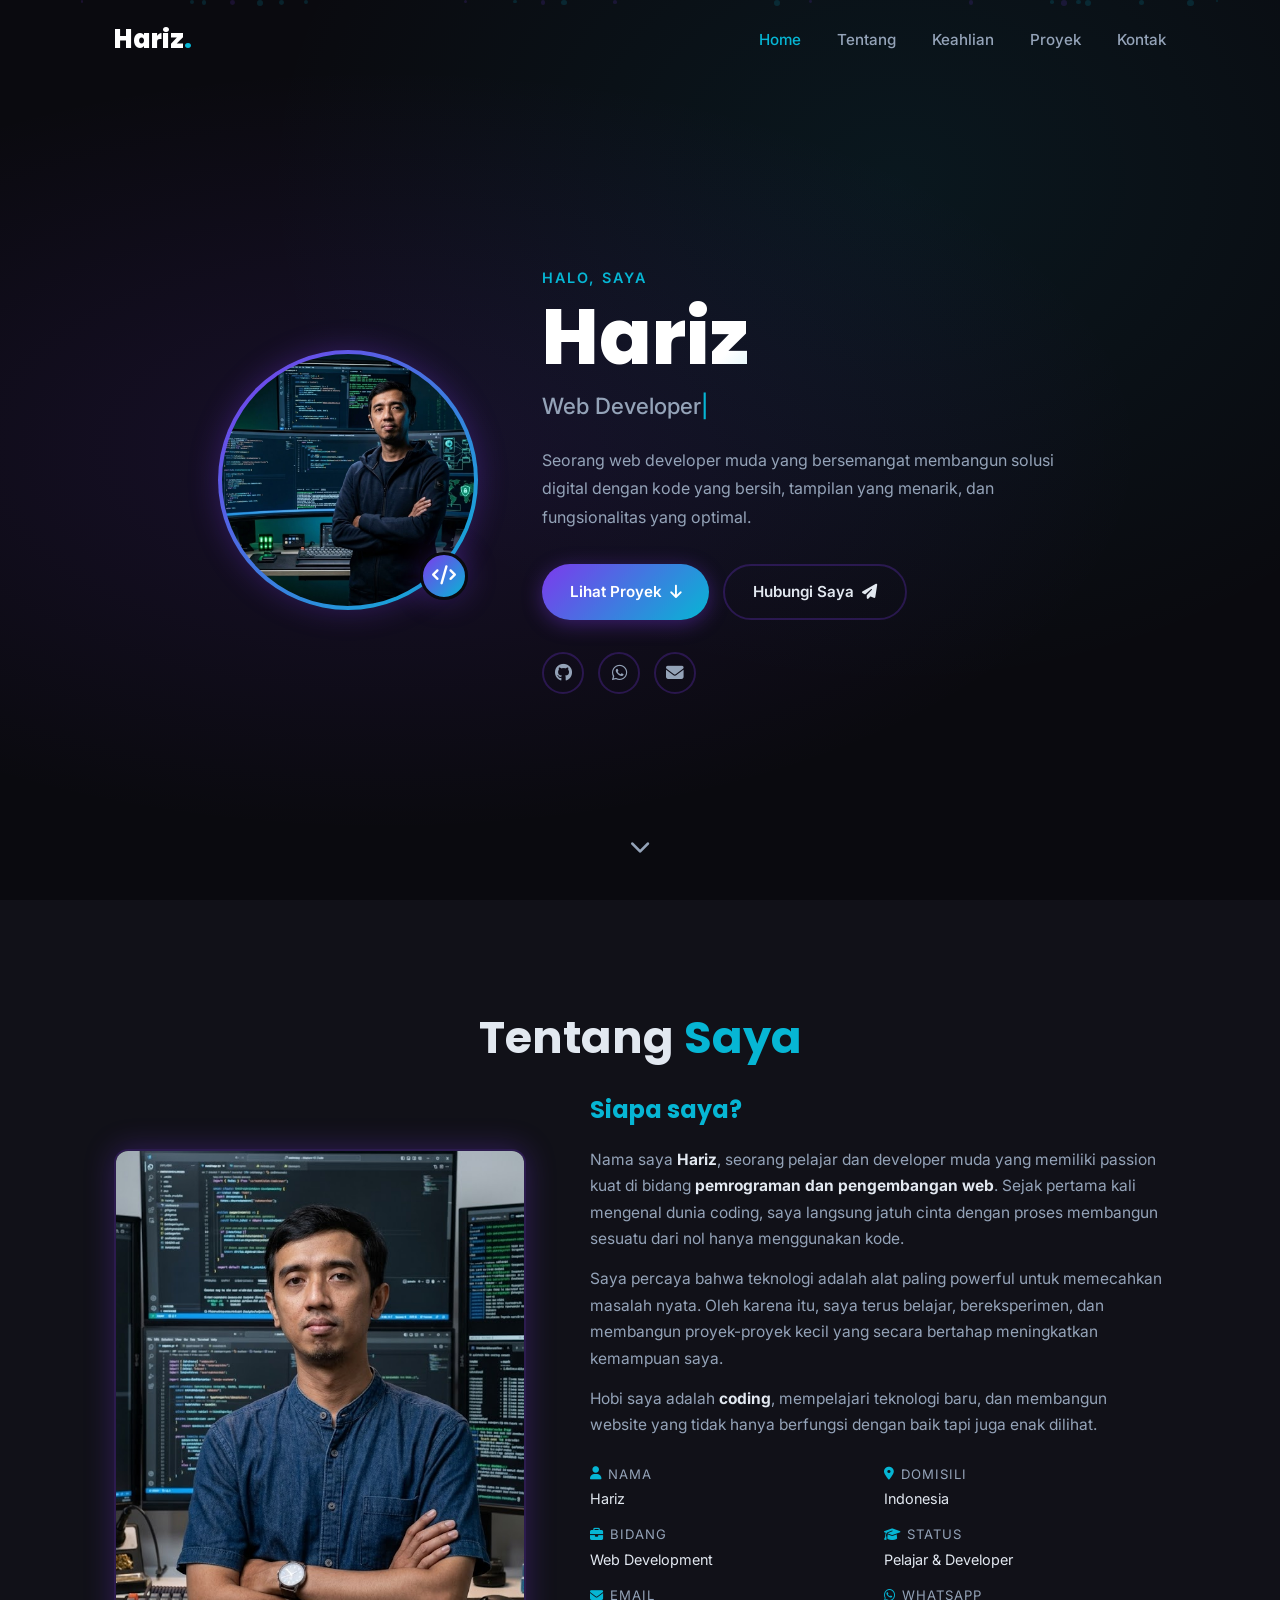
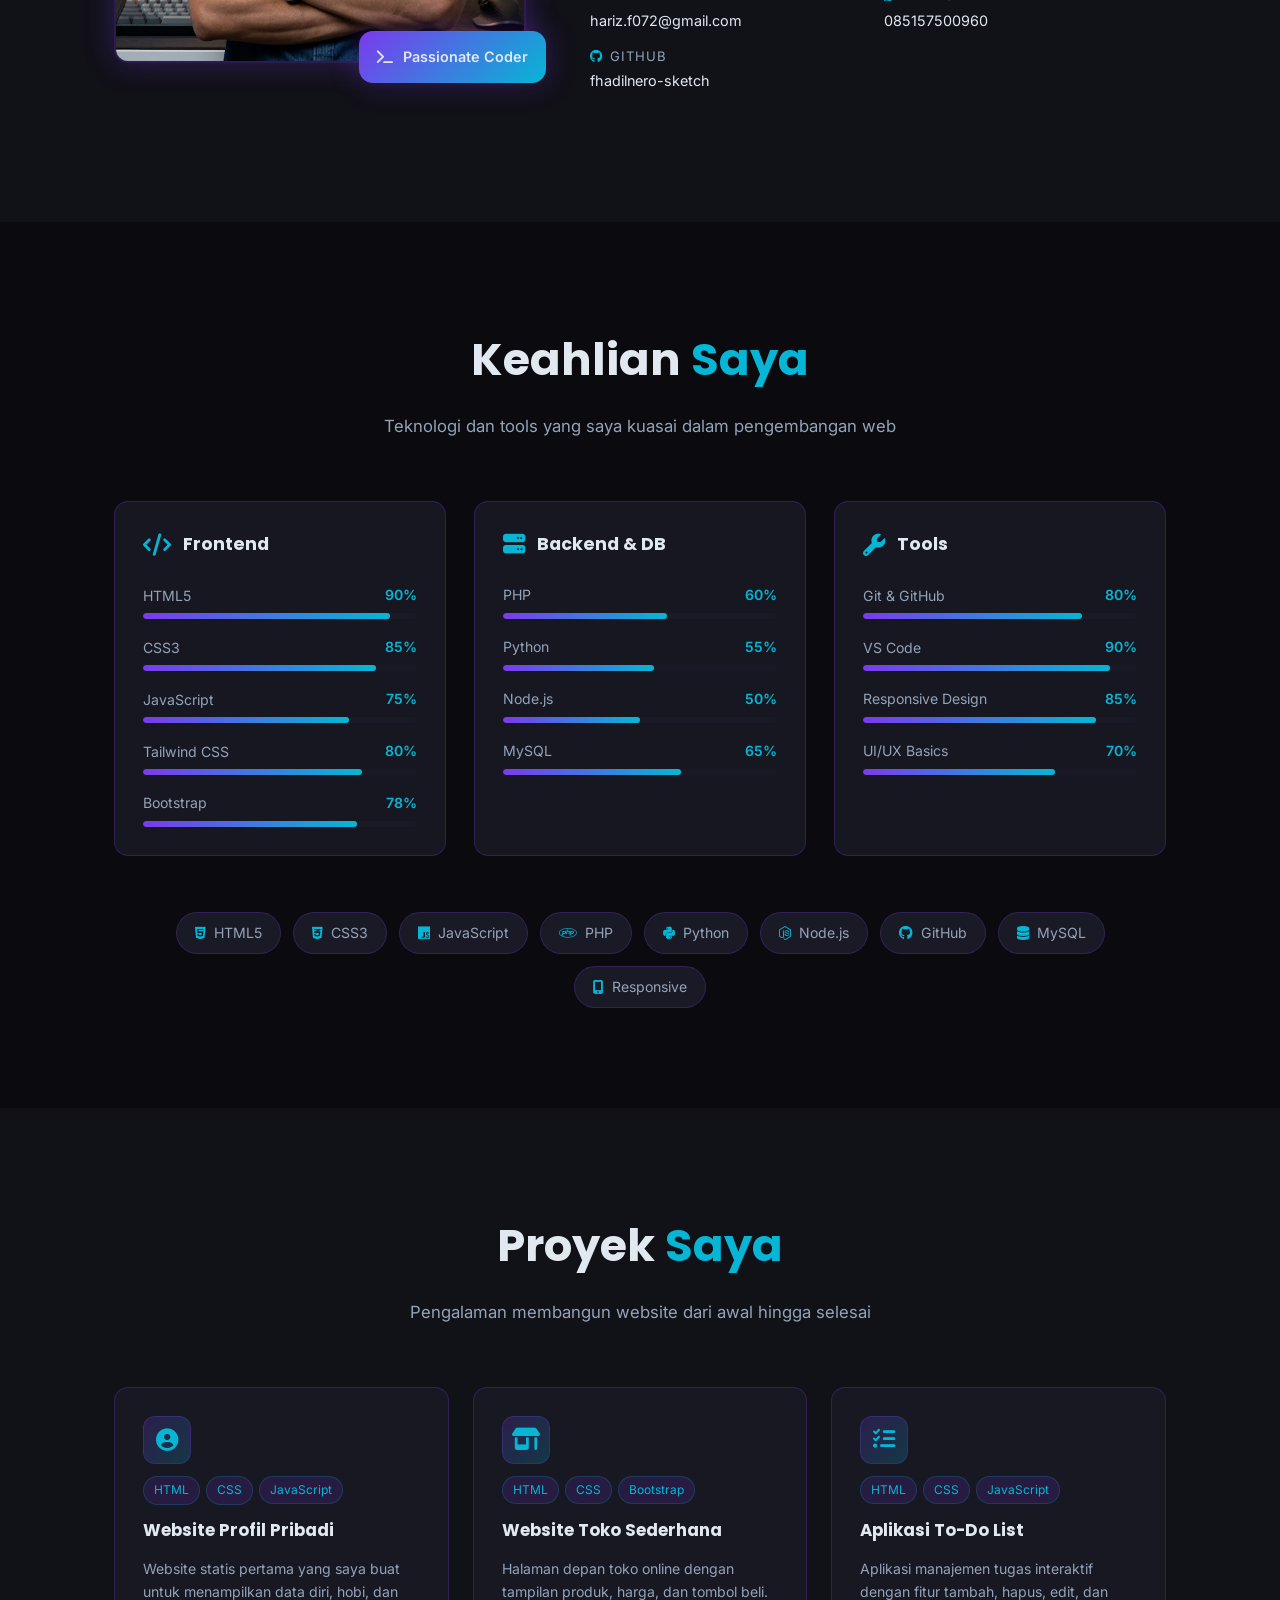
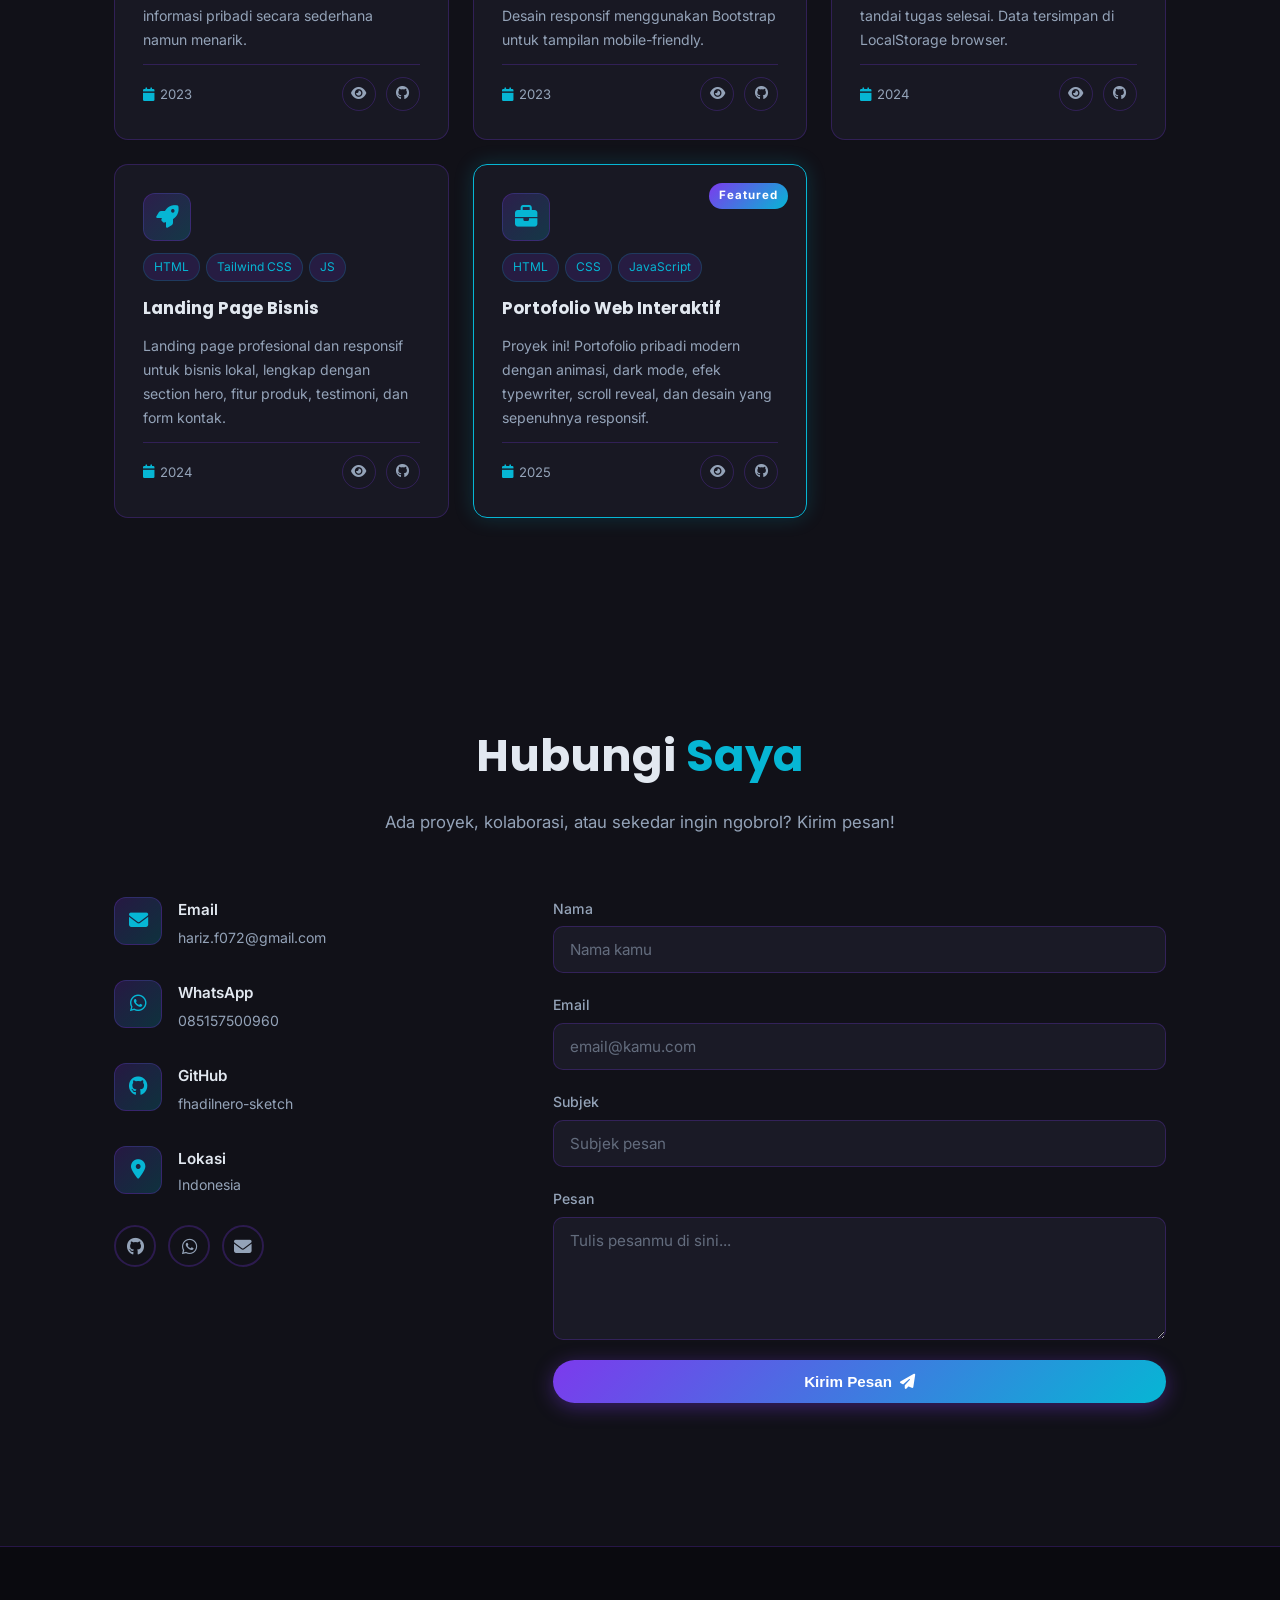
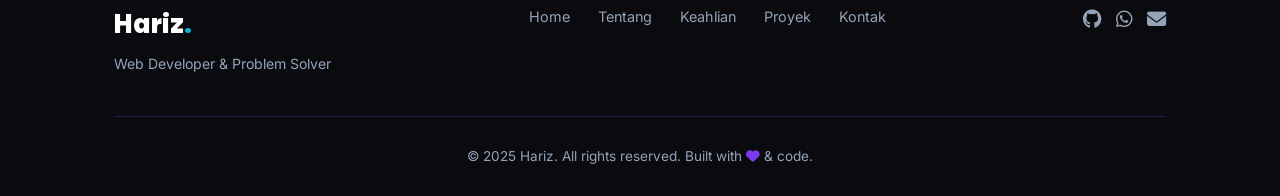
==== index.html @ 6139c64c "first commit" ====
<!DOCTYPE html>
<html lang="id">
<head>
  <meta charset="UTF-8" />
  <meta name="viewport" content="width=device-width, initial-scale=1.0" />
  <title>Hariz — Web Developer Portfolio</title>
  <link rel="stylesheet" href="style.css" />
  <link href="https://fonts.googleapis.com/css2?family=Inter:wght@300;400;500;600&family=Poppins:wght@600;700;800&display=swap" rel="stylesheet" />
  <link rel="stylesheet" href="https://cdnjs.cloudflare.com/ajax/libs/font-awesome/6.5.0/css/all.min.css" />
</head>
<body>

  <!-- ===== NAVBAR ===== -->
  <nav class="navbar" id="navbar">
    <div class="nav-container">
      <a href="#home" class="nav-logo">Hariz<span>.</span></a>
      <ul class="nav-links" id="navLinks">
        <li><a href="#home">Home</a></li>
        <li><a href="#about">Tentang</a></li>
        <li><a href="#skills">Keahlian</a></li>
        <li><a href="#projects">Proyek</a></li>
        <li><a href="#contact">Kontak</a></li>
      </ul>
      <button class="hamburger" id="hamburger" aria-label="Toggle menu">
        <span></span><span></span><span></span>
      </button>
    </div>
  </nav>

  <!-- ===== HERO ===== -->
  <section class="hero" id="home">
    <div class="hero-particles" id="particles"></div>
    <div class="hero-content">
      <div class="hero-photo-wrap">
        <div class="hero-photo-ring">
          <img src="assets/images/poto1.jpg" alt="Foto Profil Hariz" class="hero-photo" id="heroPhoto" />
          <div class="hero-photo-placeholder" id="heroPhotoPlaceholder">
            <i class="fa-solid fa-user"></i>
          </div>
        </div>
        <div class="hero-photo-badge"><i class="fa-solid fa-code"></i></div>
      </div>
      <div class="hero-text">
        <p class="hero-greeting">Halo, saya</p>
        <h1 class="hero-name">Hariz</h1>
        <h2 class="hero-role">
          <span class="typewriter" id="typewriter"></span><span class="cursor">|</span>
        </h2>
        <p class="hero-desc">
          Seorang web developer muda yang bersemangat membangun solusi digital dengan kode yang bersih, tampilan yang menarik, dan fungsionalitas yang optimal.
        </p>
        <div class="hero-btns">
          <a href="#projects" class="btn btn-primary">Lihat Proyek <i class="fa-solid fa-arrow-down"></i></a>
          <a href="#contact" class="btn btn-outline">Hubungi Saya <i class="fa-solid fa-paper-plane"></i></a>
        </div>
        <div class="hero-socials">
          <a href="https://github.com/fhadilnero-sketch" target="_blank" class="social-icon" aria-label="GitHub"><i class="fa-brands fa-github"></i></a>
          <a href="https://wa.me/6285157500960" target="_blank" class="social-icon" aria-label="WhatsApp"><i class="fa-brands fa-whatsapp"></i></a>
          <a href="mailto:hariz.f072@gmail.com" class="social-icon" aria-label="Email"><i class="fa-solid fa-envelope"></i></a>
        </div>
      </div>
    </div>
    <a href="#about" class="scroll-down" aria-label="Scroll ke bawah">
      <i class="fa-solid fa-chevron-down"></i>
    </a>
  </section>

  <!-- ===== ABOUT ===== -->
  <section class="about section" id="about">
    <div class="container">
      <h2 class="section-title" data-aos="fade-up">Tentang <span>Saya</span></h2>
      <div class="about-grid">
        <div class="about-photo-wrap" data-aos="fade-right">
          <div class="about-photo-frame">
            <img src="assets/images/poto2.jpg" alt="Hariz sedang coding" class="about-photo" id="aboutPhoto" />
            <div class="about-photo-placeholder" id="aboutPhotoPlaceholder">
              <i class="fa-solid fa-laptop-code"></i>
            </div>
          </div>
          <div class="about-card-float">
            <i class="fa-solid fa-terminal"></i>
            <span>Passionate Coder</span>
          </div>
        </div>
        <div class="about-text" data-aos="fade-left">
          <h3>Siapa saya?</h3>
          <p>
            Nama saya <strong>Hariz</strong>, seorang pelajar dan developer muda yang memiliki passion kuat di bidang <strong>pemrograman dan pengembangan web</strong>. Sejak pertama kali mengenal dunia coding, saya langsung jatuh cinta dengan proses membangun sesuatu dari nol hanya menggunakan kode.
          </p>
          <p>
            Saya percaya bahwa teknologi adalah alat paling powerful untuk memecahkan masalah nyata. Oleh karena itu, saya terus belajar, bereksperimen, dan membangun proyek-proyek kecil yang secara bertahap meningkatkan kemampuan saya.
          </p>
          <p>
            Hobi saya adalah <strong>coding</strong>, mempelajari teknologi baru, dan membangun website yang tidak hanya berfungsi dengan baik tapi juga enak dilihat.
          </p>
          <div class="about-info-grid">
            <div class="info-item"><span class="info-label"><i class="fa-solid fa-user"></i> Nama</span><span>Hariz</span></div>
            <div class="info-item"><span class="info-label"><i class="fa-solid fa-map-marker-alt"></i> Domisili</span><span>Indonesia</span></div>
            <div class="info-item"><span class="info-label"><i class="fa-solid fa-briefcase"></i> Bidang</span><span>Web Development</span></div>
            <div class="info-item"><span class="info-label"><i class="fa-solid fa-graduation-cap"></i> Status</span><span>Pelajar & Developer</span></div>
            <div class="info-item"><span class="info-label"><i class="fa-solid fa-envelope"></i> Email</span><span>hariz.f072@gmail.com</span></div>
            <div class="info-item"><span class="info-label"><i class="fa-brands fa-whatsapp"></i> WhatsApp</span><span>085157500960</span></div>
            <div class="info-item"><span class="info-label"><i class="fa-brands fa-github"></i> GitHub</span><span>fhadilnero-sketch</span></div>
          </div>
          <a href="#" class="btn btn-primary" download style="display:none">Download CV <i class="fa-solid fa-download"></i></a>
        </div>
      </div>
    </div>
  </section>

  <!-- ===== SKILLS ===== -->
  <section class="skills section" id="skills">
    <div class="container">
      <h2 class="section-title" data-aos="fade-up">Keahlian <span>Saya</span></h2>
      <p class="section-subtitle" data-aos="fade-up">Teknologi dan tools yang saya kuasai dalam pengembangan web</p>

      <div class="skills-categories" data-aos="fade-up">
        <div class="skill-category">
          <div class="skill-cat-header">
            <i class="fa-solid fa-code"></i>
            <h3>Frontend</h3>
          </div>
          <div class="skill-list">
            <div class="skill-item">
              <div class="skill-info"><span>HTML5</span><span>90%</span></div>
              <div class="skill-bar"><div class="skill-fill" data-width="90"></div></div>
            </div>
            <div class="skill-item">
              <div class="skill-info"><span>CSS3</span><span>85%</span></div>
              <div class="skill-bar"><div class="skill-fill" data-width="85"></div></div>
            </div>
            <div class="skill-item">
              <div class="skill-info"><span>JavaScript</span><span>75%</span></div>
              <div class="skill-bar"><div class="skill-fill" data-width="75"></div></div>
            </div>
            <div class="skill-item">
              <div class="skill-info"><span>Tailwind CSS</span><span>80%</span></div>
              <div class="skill-bar"><div class="skill-fill" data-width="80"></div></div>
            </div>
            <div class="skill-item">
              <div class="skill-info"><span>Bootstrap</span><span>78%</span></div>
              <div class="skill-bar"><div class="skill-fill" data-width="78"></div></div>
            </div>
          </div>
        </div>

        <div class="skill-category">
          <div class="skill-cat-header">
            <i class="fa-solid fa-server"></i>
            <h3>Backend & DB</h3>
          </div>
          <div class="skill-list">
            <div class="skill-item">
              <div class="skill-info"><span>PHP</span><span>60%</span></div>
              <div class="skill-bar"><div class="skill-fill" data-width="60"></div></div>
            </div>
            <div class="skill-item">
              <div class="skill-info"><span>Python</span><span>55%</span></div>
              <div class="skill-bar"><div class="skill-fill" data-width="55"></div></div>
            </div>
            <div class="skill-item">
              <div class="skill-info"><span>Node.js</span><span>50%</span></div>
              <div class="skill-bar"><div class="skill-fill" data-width="50"></div></div>
            </div>
            <div class="skill-item">
              <div class="skill-info"><span>MySQL</span><span>65%</span></div>
              <div class="skill-bar"><div class="skill-fill" data-width="65"></div></div>
            </div>
          </div>
        </div>

        <div class="skill-category">
          <div class="skill-cat-header">
            <i class="fa-solid fa-wrench"></i>
            <h3>Tools</h3>
          </div>
          <div class="skill-list">
            <div class="skill-item">
              <div class="skill-info"><span>Git & GitHub</span><span>80%</span></div>
              <div class="skill-bar"><div class="skill-fill" data-width="80"></div></div>
            </div>
            <div class="skill-item">
              <div class="skill-info"><span>VS Code</span><span>90%</span></div>
              <div class="skill-bar"><div class="skill-fill" data-width="90"></div></div>
            </div>
            <div class="skill-item">
              <div class="skill-info"><span>Responsive Design</span><span>85%</span></div>
              <div class="skill-bar"><div class="skill-fill" data-width="85"></div></div>
            </div>
            <div class="skill-item">
              <div class="skill-info"><span>UI/UX Basics</span><span>70%</span></div>
              <div class="skill-bar"><div class="skill-fill" data-width="70"></div></div>
            </div>
          </div>
        </div>
      </div>

      <!-- Tech Badges -->
      <div class="tech-badges" data-aos="fade-up">
        <span class="badge"><i class="fa-brands fa-html5"></i> HTML5</span>
        <span class="badge"><i class="fa-brands fa-css3-alt"></i> CSS3</span>
        <span class="badge"><i class="fa-brands fa-js"></i> JavaScript</span>
        <span class="badge"><i class="fa-brands fa-php"></i> PHP</span>
        <span class="badge"><i class="fa-brands fa-python"></i> Python</span>
        <span class="badge"><i class="fa-brands fa-node-js"></i> Node.js</span>
        <span class="badge"><i class="fa-brands fa-github"></i> GitHub</span>
        <span class="badge"><i class="fa-solid fa-database"></i> MySQL</span>
        <span class="badge"><i class="fa-solid fa-mobile-alt"></i> Responsive</span>
      </div>
    </div>
  </section>

  <!-- ===== PROJECTS ===== -->
  <section class="projects section" id="projects">
    <div class="container">
      <h2 class="section-title" data-aos="fade-up">Proyek <span>Saya</span></h2>
      <p class="section-subtitle" data-aos="fade-up">Pengalaman membangun website dari awal hingga selesai</p>

      <div class="projects-grid">

        <div class="project-card" data-aos="fade-up" data-aos-delay="0">
          <div class="project-icon"><i class="fa-solid fa-user-circle"></i></div>
          <div class="project-tags">
            <span>HTML</span><span>CSS</span><span>JavaScript</span>
          </div>
          <h3>Website Profil Pribadi</h3>
          <p>Website statis pertama yang saya buat untuk menampilkan data diri, hobi, dan informasi pribadi secara sederhana namun menarik.</p>
          <div class="project-footer">
            <span class="project-year"><i class="fa-solid fa-calendar"></i> 2023</span>
            <div class="project-links">
              <a href="demo/profil.html" target="_blank" class="project-link" title="Demo"><i class="fa-solid fa-eye"></i></a>
              <a href="https://github.com/fhadilnero-sketch" target="_blank" class="project-link" title="Source Code"><i class="fa-brands fa-github"></i></a>
            </div>
          </div>
        </div>

        <div class="project-card" data-aos="fade-up" data-aos-delay="100">
          <div class="project-icon"><i class="fa-solid fa-shop"></i></div>
          <div class="project-tags">
            <span>HTML</span><span>CSS</span><span>Bootstrap</span>
          </div>
          <h3>Website Toko Sederhana</h3>
          <p>Halaman depan toko online dengan tampilan produk, harga, dan tombol beli. Desain responsif menggunakan Bootstrap untuk tampilan mobile-friendly.</p>
          <div class="project-footer">
            <span class="project-year"><i class="fa-solid fa-calendar"></i> 2023</span>
            <div class="project-links">
              <a href="demo/toko.html" target="_blank" class="project-link" title="Demo"><i class="fa-solid fa-eye"></i></a>
              <a href="https://github.com/fhadilnero-sketch" target="_blank" class="project-link" title="Source Code"><i class="fa-brands fa-github"></i></a>
            </div>
          </div>
        </div>

        <div class="project-card" data-aos="fade-up" data-aos-delay="200">
          <div class="project-icon"><i class="fa-solid fa-list-check"></i></div>
          <div class="project-tags">
            <span>HTML</span><span>CSS</span><span>JavaScript</span>
          </div>
          <h3>Aplikasi To-Do List</h3>
          <p>Aplikasi manajemen tugas interaktif dengan fitur tambah, hapus, edit, dan tandai tugas selesai. Data tersimpan di LocalStorage browser.</p>
          <div class="project-footer">
            <span class="project-year"><i class="fa-solid fa-calendar"></i> 2024</span>
            <div class="project-links">
              <a href="demo/todo.html" target="_blank" class="project-link" title="Demo"><i class="fa-solid fa-eye"></i></a>
              <a href="https://github.com/fhadilnero-sketch" target="_blank" class="project-link" title="Source Code"><i class="fa-brands fa-github"></i></a>
            </div>
          </div>
        </div>

        <div class="project-card" data-aos="fade-up" data-aos-delay="300">
          <div class="project-icon"><i class="fa-solid fa-rocket"></i></div>
          <div class="project-tags">
            <span>HTML</span><span>Tailwind CSS</span><span>JS</span>
          </div>
          <h3>Landing Page Bisnis</h3>
          <p>Landing page profesional dan responsif untuk bisnis lokal, lengkap dengan section hero, fitur produk, testimoni, dan form kontak.</p>
          <div class="project-footer">
            <span class="project-year"><i class="fa-solid fa-calendar"></i> 2024</span>
            <div class="project-links">
              <a href="demo/landing.html" target="_blank" class="project-link" title="Demo"><i class="fa-solid fa-eye"></i></a>
              <a href="https://github.com/fhadilnero-sketch" target="_blank" class="project-link" title="Source Code"><i class="fa-brands fa-github"></i></a>
            </div>
          </div>
        </div>

        <div class="project-card featured" data-aos="fade-up" data-aos-delay="400">
          <div class="project-badge">Featured</div>
          <div class="project-icon"><i class="fa-solid fa-briefcase"></i></div>
          <div class="project-tags">
            <span>HTML</span><span>CSS</span><span>JavaScript</span>
          </div>
          <h3>Portofolio Web Interaktif</h3>
          <p>Proyek ini! Portofolio pribadi modern dengan animasi, dark mode, efek typewriter, scroll reveal, dan desain yang sepenuhnya responsif.</p>
          <div class="project-footer">
            <span class="project-year"><i class="fa-solid fa-calendar"></i> 2025</span>
            <div class="project-links">
              <a href="index.html" target="_blank" class="project-link" title="Demo"><i class="fa-solid fa-eye"></i></a>
              <a href="https://github.com/fhadilnero-sketch" target="_blank" class="project-link" title="Source Code"><i class="fa-brands fa-github"></i></a>
            </div>
          </div>
        </div>

      </div>
    </div>
  </section>


  <!-- ===== CONTACT ===== -->
  <section class="contact section" id="contact">
    <div class="container">
      <h2 class="section-title" data-aos="fade-up">Hubungi <span>Saya</span></h2>
      <p class="section-subtitle" data-aos="fade-up">Ada proyek, kolaborasi, atau sekedar ingin ngobrol? Kirim pesan!</p>

      <div class="contact-grid">
        <div class="contact-info" data-aos="fade-right">
          <div class="contact-item">
            <div class="contact-icon"><i class="fa-solid fa-envelope"></i></div>
            <div>
              <h4>Email</h4>
              <a href="mailto:hariz.f072@gmail.com" style="color:var(--text2);font-size:0.88rem;">hariz.f072@gmail.com</a>
            </div>
          </div>
          <div class="contact-item">
            <div class="contact-icon"><i class="fa-brands fa-whatsapp"></i></div>
            <div>
              <h4>WhatsApp</h4>
              <a href="https://wa.me/6285157500960" target="_blank" style="color:var(--text2);font-size:0.88rem;">085157500960</a>
            </div>
          </div>
          <div class="contact-item">
            <div class="contact-icon"><i class="fa-brands fa-github"></i></div>
            <div>
              <h4>GitHub</h4>
              <a href="https://github.com/fhadilnero-sketch" target="_blank" style="color:var(--text2);font-size:0.88rem;">fhadilnero-sketch</a>
            </div>
          </div>
          <div class="contact-item">
            <div class="contact-icon"><i class="fa-solid fa-map-marker-alt"></i></div>
            <div>
              <h4>Lokasi</h4>
              <p>Indonesia</p>
            </div>
          </div>
          <div class="contact-socials">
            <a href="https://github.com/fhadilnero-sketch" target="_blank" class="social-icon" aria-label="GitHub"><i class="fa-brands fa-github"></i></a>
            <a href="https://wa.me/6285157500960" target="_blank" class="social-icon" aria-label="WhatsApp"><i class="fa-brands fa-whatsapp"></i></a>
            <a href="mailto:hariz.f072@gmail.com" class="social-icon" aria-label="Email"><i class="fa-solid fa-envelope"></i></a>
          </div>
        </div>

        <form class="contact-form" data-aos="fade-left" id="contactForm">
          <div class="form-group">
            <label for="name">Nama</label>
            <input type="text" id="name" name="name" placeholder="Nama kamu" required />
          </div>
          <div class="form-group">
            <label for="email">Email</label>
            <input type="email" id="email" name="email" placeholder="email@kamu.com" required />
          </div>
          <div class="form-group">
            <label for="subject">Subjek</label>
            <input type="text" id="subject" name="subject" placeholder="Subjek pesan" />
          </div>
          <div class="form-group">
            <label for="message">Pesan</label>
            <textarea id="message" name="message" rows="5" placeholder="Tulis pesanmu di sini..." required></textarea>
          </div>
          <button type="submit" class="btn btn-primary btn-full">
            Kirim Pesan <i class="fa-solid fa-paper-plane"></i>
          </button>
          <p class="form-status" id="formStatus"></p>
        </form>
      </div>
    </div>
  </section>

  <!-- ===== FOOTER ===== -->
  <footer class="footer">
    <div class="container">
      <div class="footer-content">
        <div class="footer-brand">
          <a href="#home" class="nav-logo">Hariz<span>.</span></a>
          <p>Web Developer &amp; Problem Solver</p>
        </div>
        <ul class="footer-links">
          <li><a href="#home">Home</a></li>
          <li><a href="#about">Tentang</a></li>
          <li><a href="#skills">Keahlian</a></li>
          <li><a href="#projects">Proyek</a></li>
          <li><a href="#contact">Kontak</a></li>
        </ul>
        <div class="footer-socials">
          <a href="https://github.com/fhadilnero-sketch" target="_blank" aria-label="GitHub"><i class="fa-brands fa-github"></i></a>
          <a href="https://wa.me/6285157500960" target="_blank" aria-label="WhatsApp"><i class="fa-brands fa-whatsapp"></i></a>
          <a href="mailto:hariz.f072@gmail.com" aria-label="Email"><i class="fa-solid fa-envelope"></i></a>
        </div>
      </div>
      <div class="footer-bottom">
        <p>&copy; 2025 Hariz. All rights reserved. Built with <i class="fa-solid fa-heart"></i> &amp; code.</p>
      </div>
    </div>
  </footer>

  <button class="back-to-top" id="backToTop" aria-label="Back to top">
    <i class="fa-solid fa-chevron-up"></i>
  </button>

  <script src="script.js"></script>
</body>
</html>
---- style.css ----
/* ===== RESET & BASE ===== */
*, *::before, *::after { box-sizing: border-box; margin: 0; padding: 0; }

:root {
  --bg:        #0a0a0f;
  --bg2:       #111118;
  --bg3:       #1a1a26;
  --accent:    #7c3aed;
  --accent2:   #06b6d4;
  --accent3:   #a855f7;
  --text:      #e2e8f0;
  --text2:     #94a3b8;
  --border:    rgba(124,58,237,0.25);
  --card:      rgba(26,26,38,0.85);
  --glow:      0 0 30px rgba(124,58,237,0.3);
  --radius:    14px;
  --transition: 0.35s cubic-bezier(0.4,0,0.2,1);
}

html { scroll-behavior: smooth; }

body {
  font-family: 'Inter', sans-serif;
  background: var(--bg);
  color: var(--text);
  line-height: 1.7;
  overflow-x: hidden;
}

a { text-decoration: none; color: inherit; }
img { max-width: 100%; display: block; }
ul { list-style: none; }

/* ===== SCROLLBAR ===== */
::-webkit-scrollbar { width: 6px; }
::-webkit-scrollbar-track { background: var(--bg); }
::-webkit-scrollbar-thumb { background: var(--accent); border-radius: 3px; }

/* ===== SELECTION ===== */
::selection { background: var(--accent); color: #fff; }

/* ===== UTILITY ===== */
.container { max-width: 1100px; margin: 0 auto; padding: 0 24px; }
.section { padding: 100px 0; }

.section-title {
  font-family: 'Poppins', sans-serif;
  font-size: clamp(2rem, 4vw, 2.8rem);
  font-weight: 700;
  text-align: center;
  margin-bottom: 14px;
}
.section-title span { color: var(--accent2); }
.section-subtitle {
  text-align: center;
  color: var(--text2);
  margin-bottom: 60px;
  font-size: 1.05rem;
}

/* ===== BUTTONS ===== */
.btn {
  display: inline-flex;
  align-items: center;
  gap: 8px;
  padding: 13px 28px;
  border-radius: 50px;
  font-weight: 600;
  font-size: 0.95rem;
  cursor: pointer;
  transition: var(--transition);
  border: none;
}
.btn-primary {
  background: linear-gradient(135deg, var(--accent), var(--accent2));
  color: #fff;
  box-shadow: 0 4px 20px rgba(124,58,237,0.4);
}
.btn-primary:hover { transform: translateY(-2px); box-shadow: 0 8px 30px rgba(124,58,237,0.6); }
.btn-outline {
  background: transparent;
  color: var(--text);
  border: 2px solid var(--border);
}
.btn-outline:hover { border-color: var(--accent); color: var(--accent); transform: translateY(-2px); }
.btn-full { width: 100%; justify-content: center; }

/* ===== NAVBAR ===== */
.navbar {
  position: fixed;
  top: 0; left: 0; right: 0;
  z-index: 1000;
  padding: 18px 0;
  transition: var(--transition);
}
.navbar.scrolled {
  background: rgba(10,10,15,0.95);
  backdrop-filter: blur(16px);
  padding: 12px 0;
  box-shadow: 0 1px 0 var(--border);
}
.nav-container {
  max-width: 1100px;
  margin: 0 auto;
  padding: 0 24px;
  display: flex;
  align-items: center;
  justify-content: space-between;
}
.nav-logo {
  font-family: 'Poppins', sans-serif;
  font-size: 1.6rem;
  font-weight: 800;
  color: #fff;
}
.nav-logo span { color: var(--accent2); }
.nav-links {
  display: flex;
  gap: 36px;
}
.nav-links a {
  font-weight: 500;
  color: var(--text2);
  transition: color var(--transition);
  font-size: 0.95rem;
  position: relative;
}
.nav-links a::after {
  content: '';
  position: absolute;
  bottom: -4px; left: 0;
  width: 0; height: 2px;
  background: var(--accent2);
  transition: width var(--transition);
}
.nav-links a:hover { color: var(--text); }
.nav-links a:hover::after { width: 100%; }
.hamburger {
  display: none;
  flex-direction: column;
  gap: 5px;
  background: none;
  border: none;
  cursor: pointer;
  padding: 4px;
}
.hamburger span {
  display: block;
  width: 24px; height: 2px;
  background: var(--text);
  border-radius: 2px;
  transition: var(--transition);
}
.hamburger.open span:nth-child(1) { transform: translateY(7px) rotate(45deg); }
.hamburger.open span:nth-child(2) { opacity: 0; }
.hamburger.open span:nth-child(3) { transform: translateY(-7px) rotate(-45deg); }

/* ===== HERO ===== */
.hero {
  min-height: 100vh;
  display: flex;
  align-items: center;
  justify-content: center;
  position: relative;
  overflow: hidden;
  background: radial-gradient(ellipse at 30% 50%, rgba(124,58,237,0.12) 0%, transparent 60%),
              radial-gradient(ellipse at 70% 20%, rgba(6,182,212,0.08) 0%, transparent 50%),
              var(--bg);
}
.hero-particles {
  position: absolute;
  inset: 0;
  overflow: hidden;
  pointer-events: none;
}
.particle {
  position: absolute;
  border-radius: 50%;
  background: var(--accent);
  opacity: 0.15;
  animation: float linear infinite;
}
@keyframes float {
  0% { transform: translateY(100vh) scale(0); opacity: 0; }
  10% { opacity: 0.15; }
  90% { opacity: 0.15; }
  100% { transform: translateY(-10vh) scale(1); opacity: 0; }
}
.hero-content {
  display: flex;
  align-items: center;
  gap: 64px;
  max-width: 1100px;
  padding: 120px 24px 60px;
  z-index: 1;
  flex-wrap: wrap;
  justify-content: center;
}
.hero-photo-wrap { position: relative; flex-shrink: 0; }
.hero-photo-ring {
  width: 260px; height: 260px;
  border-radius: 50%;
  padding: 4px;
  background: linear-gradient(135deg, var(--accent), var(--accent2));
  box-shadow: var(--glow);
  position: relative;
  animation: pulse-ring 3s ease-in-out infinite;
}
@keyframes pulse-ring {
  0%,100% { box-shadow: 0 0 30px rgba(124,58,237,0.4); }
  50%      { box-shadow: 0 0 50px rgba(6,182,212,0.5); }
}
.hero-photo, .hero-photo-placeholder {
  width: 100%; height: 100%;
  border-radius: 50%;
  object-fit: cover;
}
.hero-photo-placeholder {
  display: flex;
  align-items: center;
  justify-content: center;
  background: var(--bg3);
  font-size: 6rem;
  color: var(--accent);
}
.hero-photo-badge {
  position: absolute;
  bottom: 10px; right: 10px;
  background: linear-gradient(135deg, var(--accent), var(--accent2));
  width: 48px; height: 48px;
  border-radius: 50%;
  display: flex; align-items: center; justify-content: center;
  font-size: 1.2rem;
  color: #fff;
  border: 3px solid var(--bg);
  box-shadow: var(--glow);
}
.hero-text { max-width: 520px; }
.hero-greeting {
  color: var(--accent2);
  font-weight: 600;
  letter-spacing: 2px;
  text-transform: uppercase;
  font-size: 0.9rem;
  margin-bottom: 8px;
}
.hero-name {
  font-family: 'Poppins', sans-serif;
  font-size: clamp(3rem, 6vw, 5rem);
  font-weight: 800;
  line-height: 1;
  margin-bottom: 12px;
  background: linear-gradient(135deg, #fff 40%, var(--accent2));
  -webkit-background-clip: text;
  -webkit-text-fill-color: transparent;
  background-clip: text;
}
.hero-role {
  font-size: clamp(1.1rem, 2.5vw, 1.4rem);
  font-weight: 500;
  color: var(--text2);
  margin-bottom: 20px;
  min-height: 2rem;
}
.cursor {
  color: var(--accent2);
  animation: blink 0.8s step-end infinite;
}
@keyframes blink { 0%,100%{opacity:1} 50%{opacity:0} }
.hero-desc {
  color: var(--text2);
  margin-bottom: 32px;
  font-size: 1rem;
  line-height: 1.8;
}
.hero-btns { display: flex; gap: 14px; flex-wrap: wrap; margin-bottom: 32px; }
.hero-socials { display: flex; gap: 14px; }
.social-icon {
  width: 42px; height: 42px;
  border-radius: 50%;
  border: 2px solid var(--border);
  display: flex; align-items: center; justify-content: center;
  font-size: 1.1rem;
  color: var(--text2);
  transition: var(--transition);
}
.social-icon:hover {
  border-color: var(--accent);
  color: var(--accent);
  transform: translateY(-3px);
  box-shadow: 0 4px 14px rgba(124,58,237,0.3);
}
.scroll-down {
  position: absolute;
  bottom: 36px; left: 50%;
  transform: translateX(-50%);
  color: var(--text2);
  font-size: 1.3rem;
  animation: bounce 2s ease-in-out infinite;
}
@keyframes bounce { 0%,100%{transform:translateX(-50%) translateY(0)} 50%{transform:translateX(-50%) translateY(10px)} }

/* ===== ABOUT ===== */
.about { background: var(--bg2); }
.about-grid {
  display: grid;
  grid-template-columns: 1fr 1.4fr;
  gap: 64px;
  align-items: center;
}
.about-photo-wrap { position: relative; }
.about-photo-frame {
  border-radius: var(--radius);
  overflow: hidden;
  aspect-ratio: 4/5;
  position: relative;
  border: 2px solid var(--border);
  box-shadow: var(--glow);
}
.about-photo, .about-photo-placeholder {
  width: 100%; height: 100%;
  object-fit: cover;
}
.about-photo-placeholder {
  display: flex;
  align-items: center;
  justify-content: center;
  background: var(--bg3);
  font-size: 6rem;
  color: var(--accent);
}
.about-card-float {
  position: absolute;
  bottom: -20px; right: -20px;
  background: linear-gradient(135deg, var(--accent), var(--accent2));
  padding: 14px 18px;
  border-radius: var(--radius);
  display: flex; align-items: center; gap: 10px;
  font-weight: 600;
  font-size: 0.9rem;
  box-shadow: var(--glow);
}
.about-text h3 {
  font-family: 'Poppins', sans-serif;
  font-size: 1.5rem;
  font-weight: 700;
  margin-bottom: 16px;
  color: var(--accent2);
}
.about-text p {
  color: var(--text2);
  margin-bottom: 14px;
  font-size: 0.97rem;
}
.about-text strong { color: var(--text); }
.about-info-grid {
  display: grid;
  grid-template-columns: 1fr 1fr;
  gap: 12px;
  margin: 24px 0 28px;
}
.info-item {
  display: flex;
  flex-direction: column;
  gap: 2px;
  font-size: 0.9rem;
}
.info-label {
  color: var(--text2);
  display: flex;
  align-items: center;
  gap: 6px;
  font-size: 0.82rem;
  text-transform: uppercase;
  letter-spacing: 1px;
}
.info-label i { color: var(--accent2); }

/* ===== SKILLS ===== */
.skills { background: var(--bg); }
.skills-categories {
  display: grid;
  grid-template-columns: repeat(3, 1fr);
  gap: 28px;
  margin-bottom: 56px;
}
.skill-category {
  background: var(--card);
  border: 1px solid var(--border);
  border-radius: var(--radius);
  padding: 28px;
  backdrop-filter: blur(10px);
  transition: var(--transition);
}
.skill-category:hover { border-color: var(--accent); box-shadow: var(--glow); transform: translateY(-4px); }
.skill-cat-header {
  display: flex;
  align-items: center;
  gap: 12px;
  margin-bottom: 24px;
}
.skill-cat-header i {
  font-size: 1.4rem;
  color: var(--accent2);
}
.skill-cat-header h3 {
  font-family: 'Poppins', sans-serif;
  font-size: 1.1rem;
  font-weight: 700;
}
.skill-list { display: flex; flex-direction: column; gap: 16px; }
.skill-item { width: 100%; }
.skill-info {
  display: flex;
  justify-content: space-between;
  margin-bottom: 6px;
  font-size: 0.88rem;
  color: var(--text2);
}
.skill-info span:last-child { color: var(--accent2); font-weight: 600; }
.skill-bar {
  height: 6px;
  background: var(--bg3);
  border-radius: 3px;
  overflow: hidden;
}
.skill-fill {
  height: 100%;
  border-radius: 3px;
  background: linear-gradient(90deg, var(--accent), var(--accent2));
  width: 0;
  transition: width 1.2s cubic-bezier(0.4,0,0.2,1);
}
.tech-badges {
  display: flex;
  flex-wrap: wrap;
  gap: 12px;
  justify-content: center;
}
.badge {
  background: var(--bg3);
  border: 1px solid var(--border);
  padding: 8px 18px;
  border-radius: 50px;
  font-size: 0.88rem;
  display: flex;
  align-items: center;
  gap: 8px;
  color: var(--text2);
  transition: var(--transition);
}
.badge i { color: var(--accent2); }
.badge:hover {
  border-color: var(--accent);
  color: var(--text);
  transform: translateY(-2px);
}

/* ===== PROJECTS ===== */
.projects { background: var(--bg2); }
.projects-grid {
  display: grid;
  grid-template-columns: repeat(3, 1fr);
  gap: 24px;
}
.project-card {
  background: var(--card);
  border: 1px solid var(--border);
  border-radius: var(--radius);
  padding: 28px;
  display: flex;
  flex-direction: column;
  gap: 12px;
  transition: var(--transition);
  position: relative;
  backdrop-filter: blur(10px);
}
.project-card:hover {
  border-color: var(--accent);
  box-shadow: var(--glow);
  transform: translateY(-6px);
}
.project-card.featured { border-color: var(--accent2); box-shadow: 0 0 20px rgba(6,182,212,0.2); }
.project-badge {
  position: absolute;
  top: 18px; right: 18px;
  background: linear-gradient(135deg, var(--accent), var(--accent2));
  color: #fff;
  font-size: 0.72rem;
  font-weight: 700;
  padding: 3px 10px;
  border-radius: 50px;
  letter-spacing: 1px;
}
.project-icon {
  width: 48px; height: 48px;
  border-radius: 12px;
  background: linear-gradient(135deg, rgba(124,58,237,0.2), rgba(6,182,212,0.2));
  display: flex; align-items: center; justify-content: center;
  font-size: 1.4rem;
  color: var(--accent2);
  border: 1px solid var(--border);
}
.project-tags {
  display: flex;
  flex-wrap: wrap;
  gap: 6px;
}
.project-tags span {
  background: rgba(124,58,237,0.15);
  color: var(--accent2);
  font-size: 0.75rem;
  padding: 3px 10px;
  border-radius: 50px;
  border: 1px solid rgba(6,182,212,0.2);
}
.project-card h3 {
  font-family: 'Poppins', sans-serif;
  font-size: 1.05rem;
  font-weight: 700;
}
.project-card p { color: var(--text2); font-size: 0.88rem; line-height: 1.7; flex: 1; }
.project-footer {
  display: flex;
  justify-content: space-between;
  align-items: center;
  padding-top: 12px;
  border-top: 1px solid var(--border);
  margin-top: auto;
}
.project-year { font-size: 0.82rem; color: var(--text2); display: flex; align-items: center; gap: 6px; }
.project-year i { color: var(--accent2); }
.project-links { display: flex; gap: 10px; }
.project-link {
  width: 34px; height: 34px;
  border-radius: 50%;
  border: 1px solid var(--border);
  display: flex; align-items: center; justify-content: center;
  font-size: 0.85rem;
  color: var(--text2);
  transition: var(--transition);
}
.project-link:hover { border-color: var(--accent2); color: var(--accent2); }

/* ===== CONTACT ===== */
.contact { background: var(--bg2); }
.contact-grid {
  display: grid;
  grid-template-columns: 1fr 1.6fr;
  gap: 56px;
  align-items: start;
}
.contact-info { display: flex; flex-direction: column; gap: 28px; }
.contact-item {
  display: flex;
  align-items: flex-start;
  gap: 16px;
}
.contact-icon {
  width: 48px; height: 48px;
  border-radius: 12px;
  background: linear-gradient(135deg, rgba(124,58,237,0.2), rgba(6,182,212,0.2));
  display: flex; align-items: center; justify-content: center;
  font-size: 1.2rem;
  color: var(--accent2);
  border: 1px solid var(--border);
  flex-shrink: 0;
}
.contact-item h4 {
  font-weight: 600;
  margin-bottom: 2px;
  font-size: 0.95rem;
}
.contact-item p { color: var(--text2); font-size: 0.88rem; }
.contact-socials { display: flex; gap: 12px; }

.contact-form { display: flex; flex-direction: column; gap: 20px; }
.form-group { display: flex; flex-direction: column; gap: 6px; }
.form-group label { font-size: 0.88rem; font-weight: 500; color: var(--text2); }
.form-group input,
.form-group textarea {
  background: var(--bg3);
  border: 1px solid var(--border);
  border-radius: 10px;
  padding: 13px 16px;
  color: var(--text);
  font-family: 'Inter', sans-serif;
  font-size: 0.95rem;
  transition: var(--transition);
  resize: vertical;
}
.form-group input:focus,
.form-group textarea:focus {
  outline: none;
  border-color: var(--accent);
  box-shadow: 0 0 0 3px rgba(124,58,237,0.15);
}
.form-group input::placeholder,
.form-group textarea::placeholder { color: var(--text2); opacity: 0.6; }
.form-status {
  text-align: center;
  font-size: 0.9rem;
  color: var(--accent2);
  min-height: 1.4rem;
}

/* ===== FOOTER ===== */
.footer {
  background: var(--bg);
  border-top: 1px solid var(--border);
  padding: 56px 0 28px;
}
.footer-content {
  display: flex;
  justify-content: space-between;
  align-items: flex-start;
  gap: 40px;
  flex-wrap: wrap;
  padding-bottom: 40px;
  border-bottom: 1px solid var(--border);
  margin-bottom: 28px;
}
.footer-brand p { color: var(--text2); font-size: 0.88rem; margin-top: 6px; }
.footer-links {
  display: flex;
  gap: 28px;
  flex-wrap: wrap;
  align-items: center;
}
.footer-links a { color: var(--text2); font-size: 0.9rem; transition: color var(--transition); }
.footer-links a:hover { color: var(--accent2); }
.footer-socials { display: flex; gap: 14px; }
.footer-socials a {
  color: var(--text2);
  font-size: 1.2rem;
  transition: var(--transition);
}
.footer-socials a:hover { color: var(--accent2); transform: translateY(-2px); }
.footer-bottom {
  text-align: center;
  font-size: 0.85rem;
  color: var(--text2);
}
.footer-bottom i { color: var(--accent); }

/* ===== BACK TO TOP ===== */
.back-to-top {
  position: fixed;
  bottom: 32px; right: 28px;
  width: 46px; height: 46px;
  border-radius: 50%;
  background: linear-gradient(135deg, var(--accent), var(--accent2));
  color: #fff;
  border: none;
  cursor: pointer;
  font-size: 1rem;
  display: flex; align-items: center; justify-content: center;
  box-shadow: var(--glow);
  opacity: 0;
  transform: translateY(20px);
  transition: var(--transition);
  z-index: 999;
}
.back-to-top.visible { opacity: 1; transform: translateY(0); }
.back-to-top:hover { transform: translateY(-4px); }

/* ===== AOS-LIKE ANIMATIONS ===== */
[data-aos] {
  opacity: 0;
  transform: translateY(30px);
  transition: opacity 0.7s ease, transform 0.7s ease;
}
[data-aos="fade-right"] { transform: translateX(-40px); }
[data-aos="fade-left"]  { transform: translateX(40px); }
[data-aos="zoom-in"]    { transform: scale(0.9); }
[data-aos].aos-animate  { opacity: 1; transform: none; }

/* ===== RESPONSIVE ===== */
@media (max-width: 1024px) {
  .skills-categories { grid-template-columns: 1fr 1fr; }
  .projects-grid { grid-template-columns: 1fr 1fr; }
}

@media (max-width: 768px) {
  .nav-links {
    position: fixed;
    top: 0; right: -100%;
    width: 70%;
    height: 100vh;
    background: rgba(10,10,15,0.97);
    backdrop-filter: blur(20px);
    flex-direction: column;
    justify-content: center;
    align-items: center;
    gap: 40px;
    transition: right var(--transition);
    border-left: 1px solid var(--border);
    font-size: 1.1rem;
  }
  .nav-links.open { right: 0; }
  .hamburger { display: flex; z-index: 1001; position: relative; }

  .hero-content { flex-direction: column; text-align: center; gap: 40px; padding-top: 100px; }
  .hero-photo-ring { width: 200px; height: 200px; }
  .hero-btns { justify-content: center; }
  .hero-socials { justify-content: center; }

  .about-grid { grid-template-columns: 1fr; gap: 40px; }
  .about-card-float { bottom: -14px; right: -10px; }
  .about-info-grid { grid-template-columns: 1fr; }

  .skills-categories { grid-template-columns: 1fr; }
  .projects-grid { grid-template-columns: 1fr; }
  .contact-grid { grid-template-columns: 1fr; }
  .footer-content { flex-direction: column; align-items: center; text-align: center; }
  .footer-links { justify-content: center; }
}

@media (max-width: 480px) {
  .hero-btns { flex-direction: column; }
  .section { padding: 70px 0; }
}
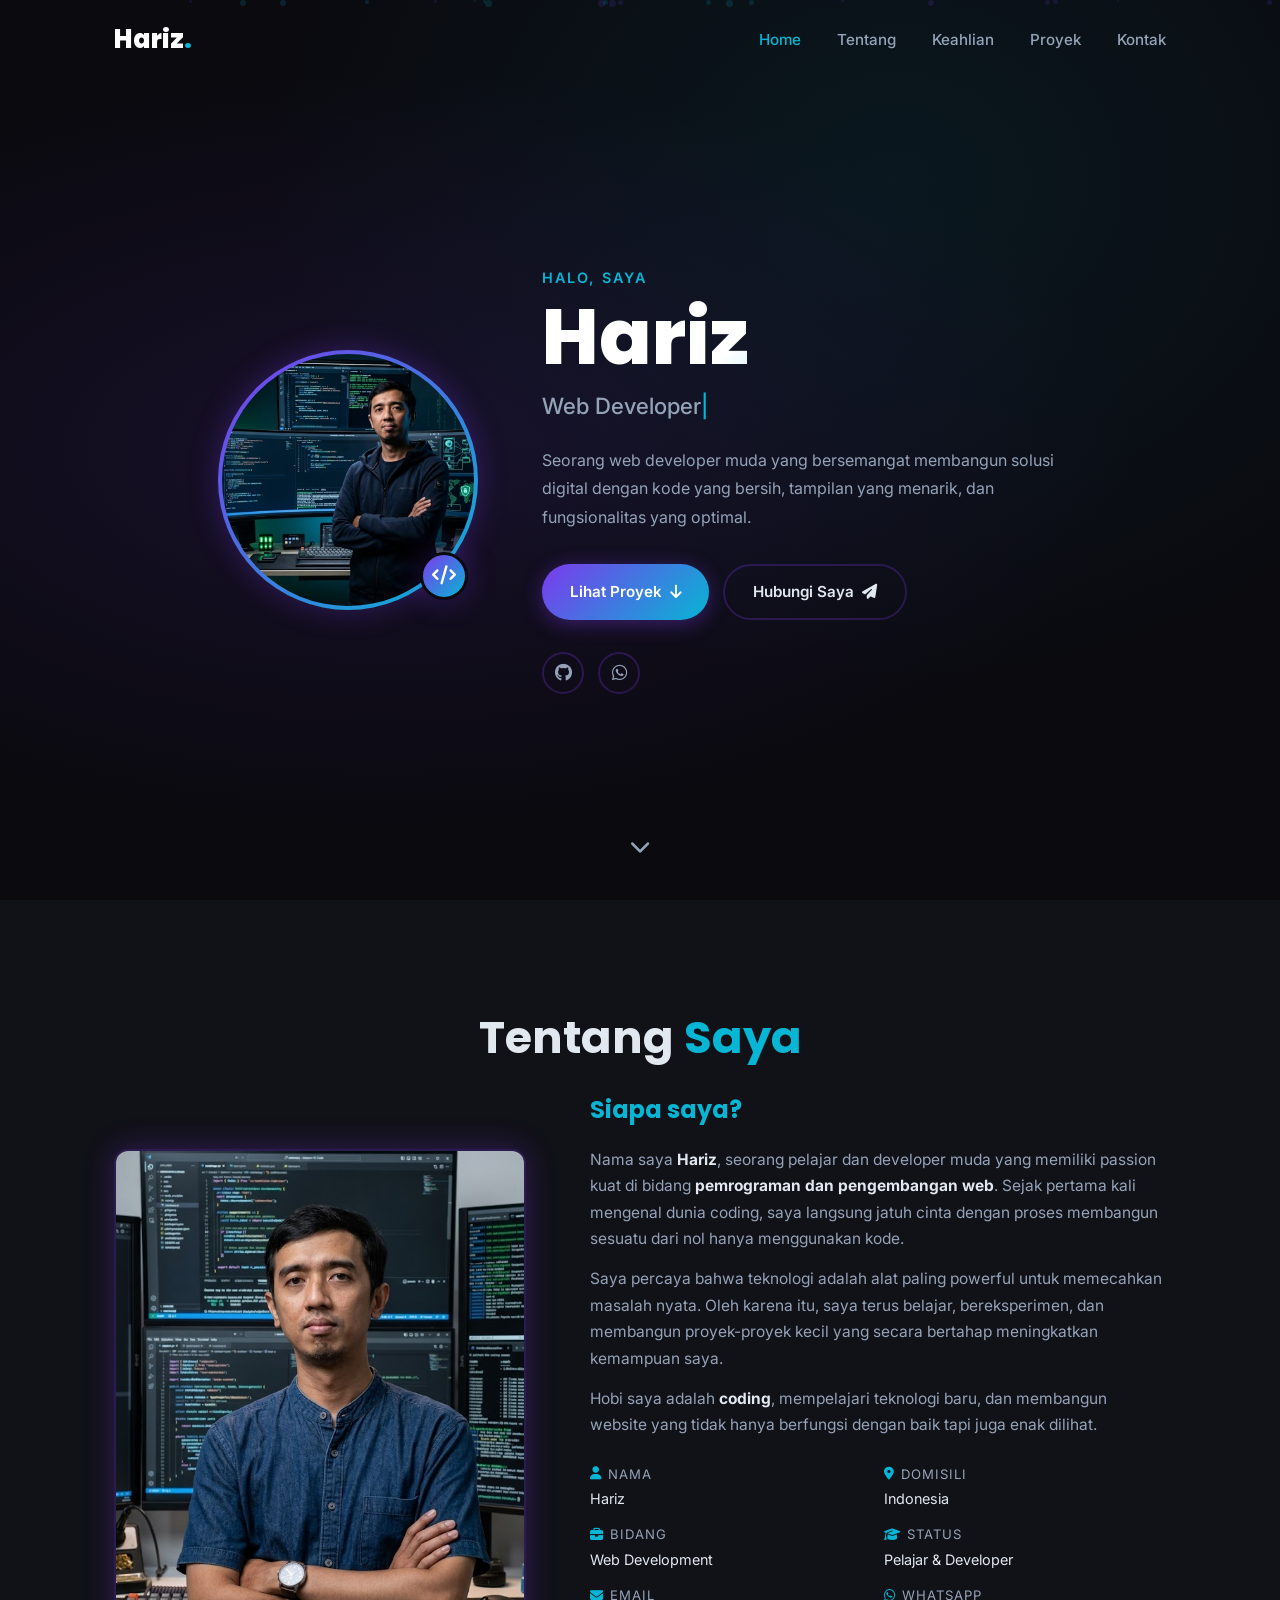
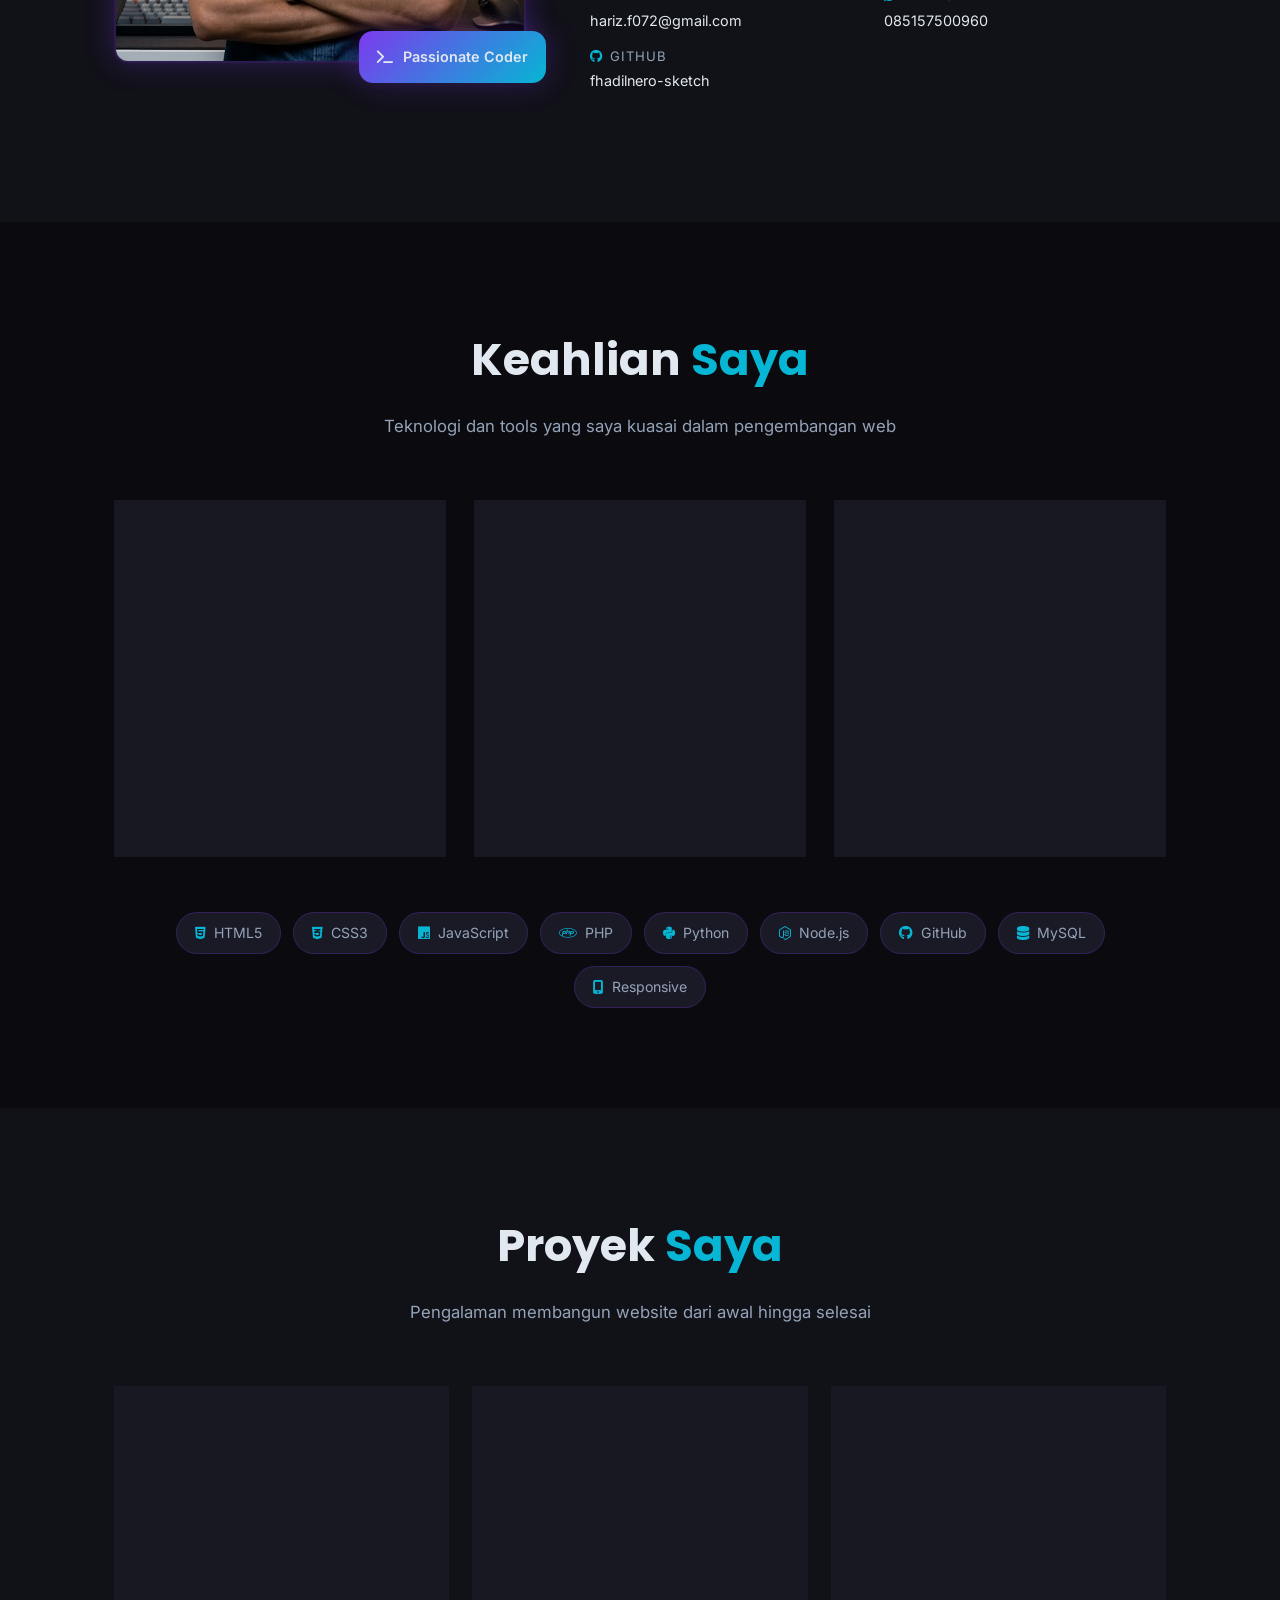
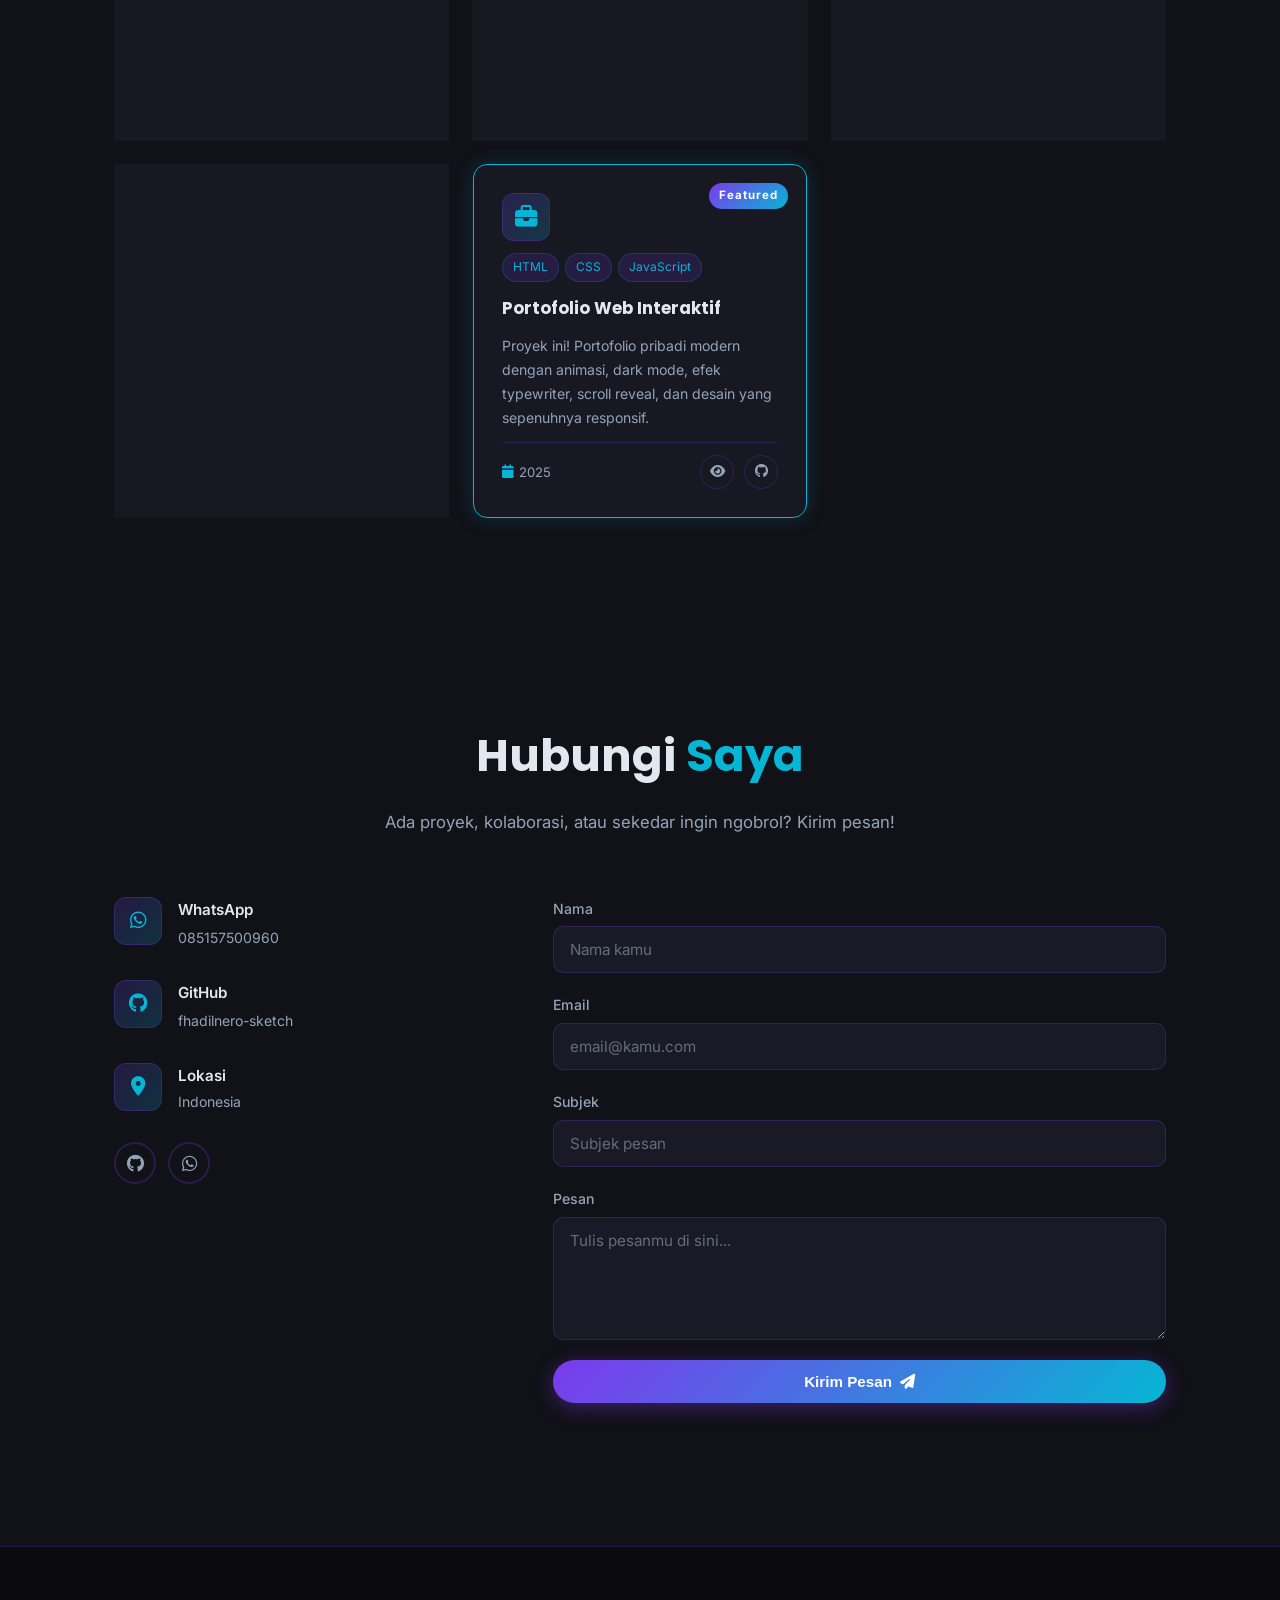
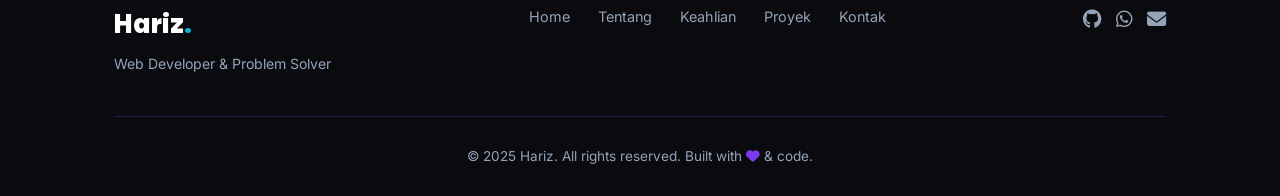
==== commit 7f7a5b55: "Hapus icon email" ====
--- a/index.html
+++ b/index.html
@@ -56,7 +56,6 @@
         <div class="hero-socials">
           <a href="https://github.com/fhadilnero-sketch" target="_blank" class="social-icon" aria-label="GitHub"><i class="fa-brands fa-github"></i></a>
           <a href="https://wa.me/6285157500960" target="_blank" class="social-icon" aria-label="WhatsApp"><i class="fa-brands fa-whatsapp"></i></a>
-          <a href="mailto:hariz.f072@gmail.com" class="social-icon" aria-label="Email"><i class="fa-solid fa-envelope"></i></a>
         </div>
       </div>
     </div>
@@ -313,13 +312,6 @@
       <div class="contact-grid">
         <div class="contact-info" data-aos="fade-right">
           <div class="contact-item">
-            <div class="contact-icon"><i class="fa-solid fa-envelope"></i></div>
-            <div>
-              <h4>Email</h4>
-              <a href="mailto:hariz.f072@gmail.com" style="color:var(--text2);font-size:0.88rem;">hariz.f072@gmail.com</a>
-            </div>
-          </div>
-          <div class="contact-item">
             <div class="contact-icon"><i class="fa-brands fa-whatsapp"></i></div>
             <div>
               <h4>WhatsApp</h4>
@@ -343,7 +335,6 @@
           <div class="contact-socials">
             <a href="https://github.com/fhadilnero-sketch" target="_blank" class="social-icon" aria-label="GitHub"><i class="fa-brands fa-github"></i></a>
             <a href="https://wa.me/6285157500960" target="_blank" class="social-icon" aria-label="WhatsApp"><i class="fa-brands fa-whatsapp"></i></a>
-            <a href="mailto:hariz.f072@gmail.com" class="social-icon" aria-label="Email"><i class="fa-solid fa-envelope"></i></a>
           </div>
         </div>
 
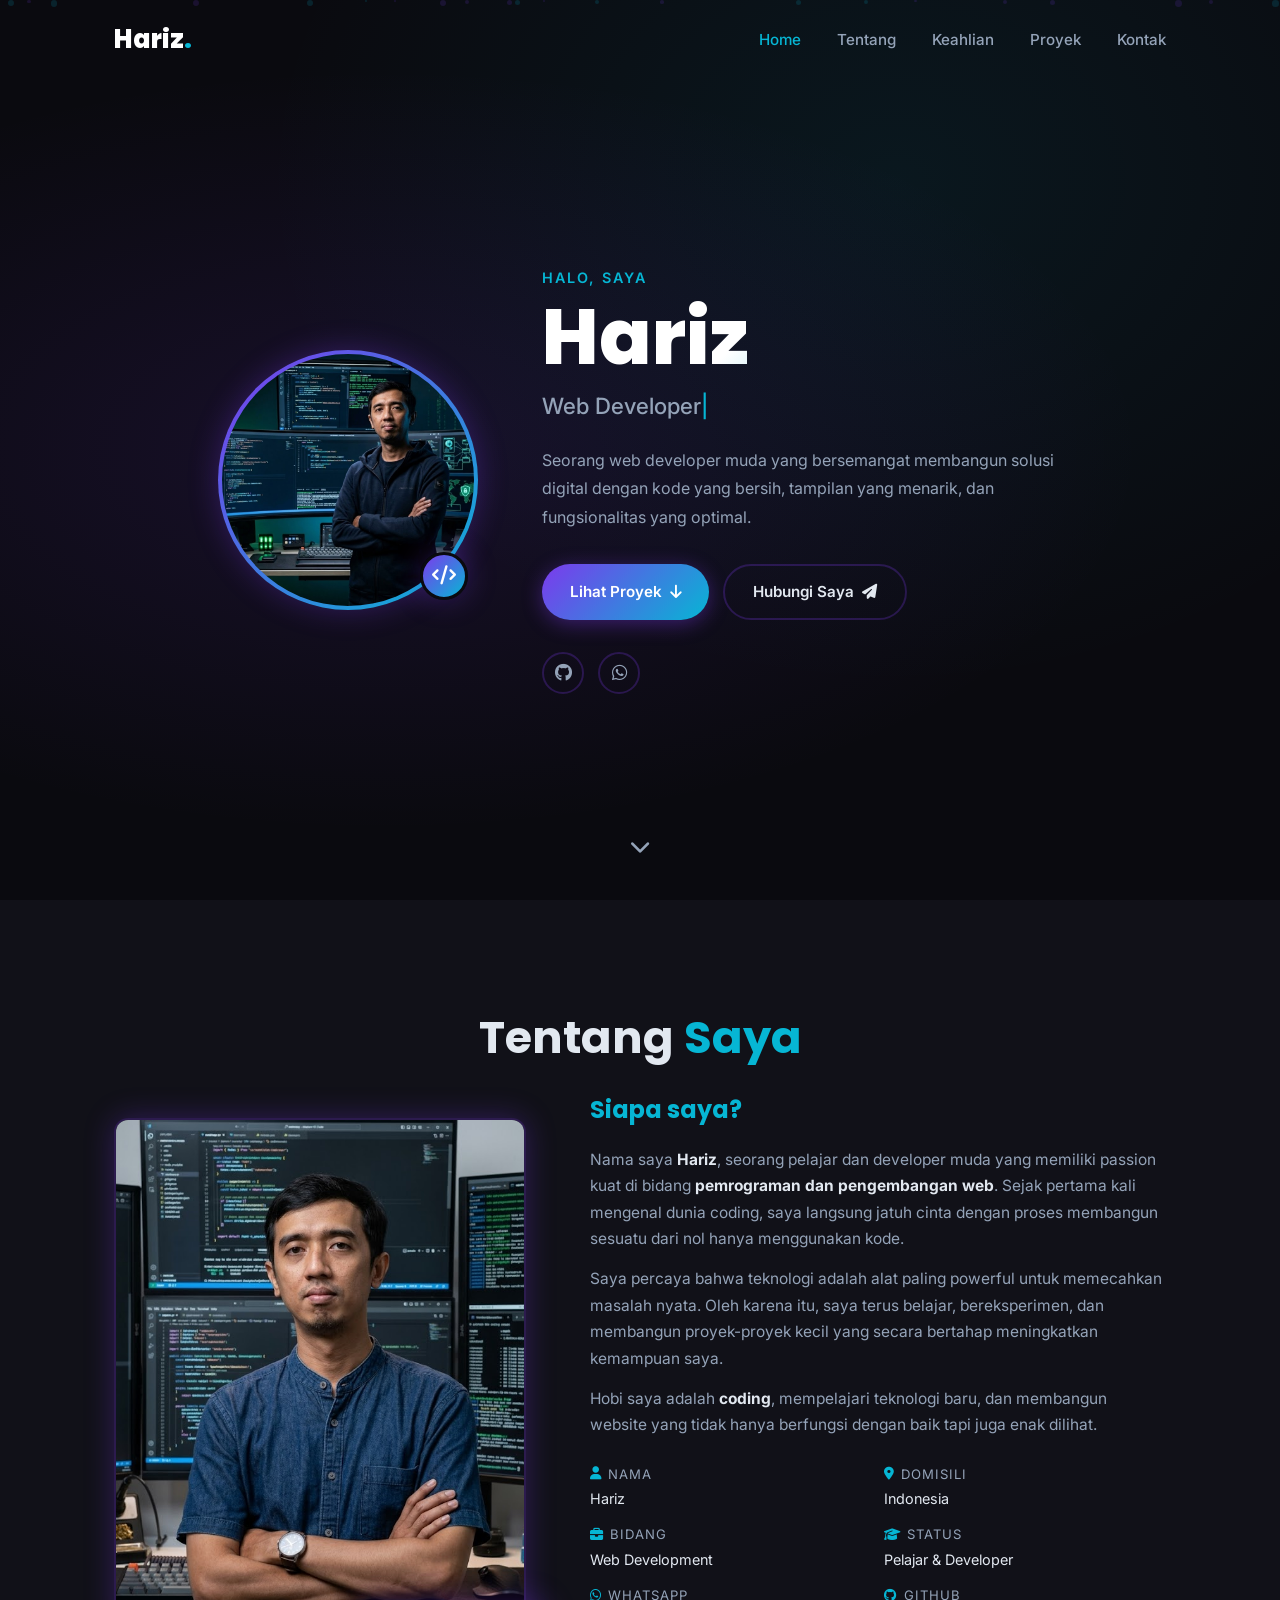
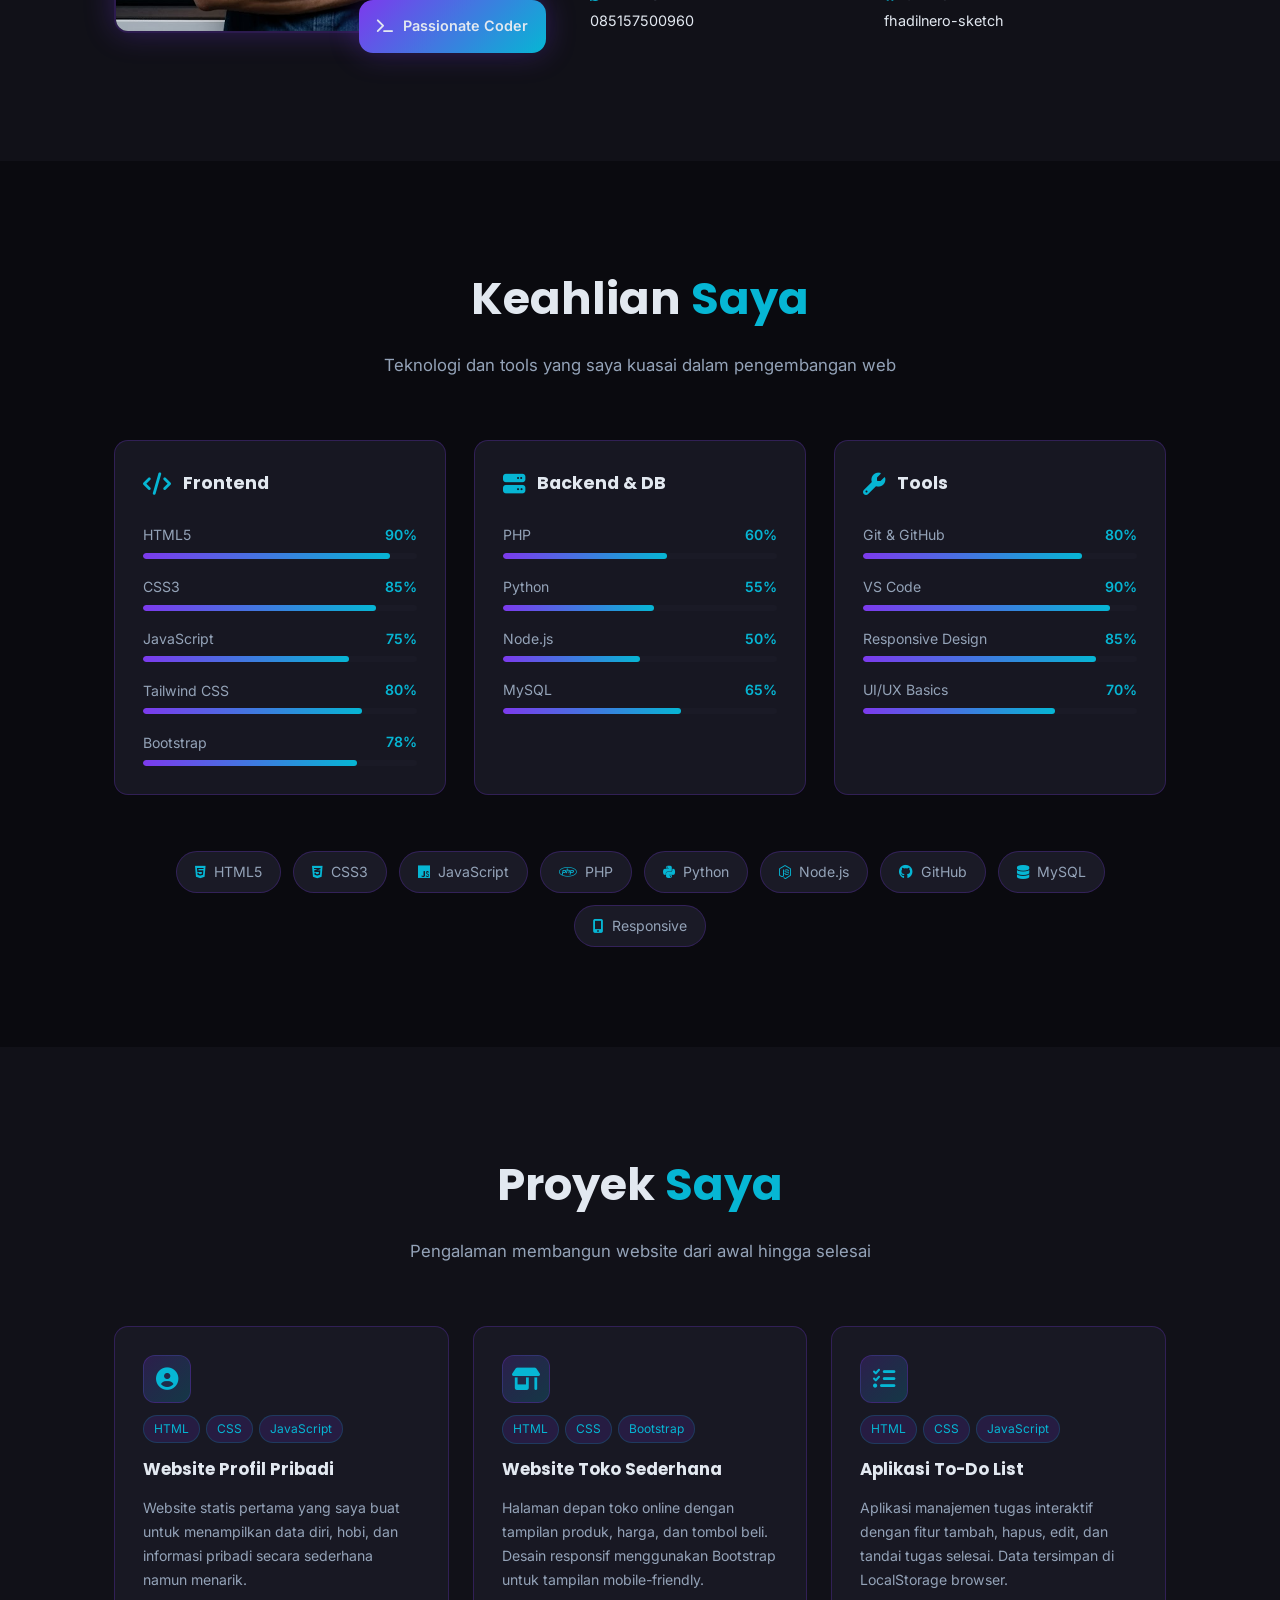
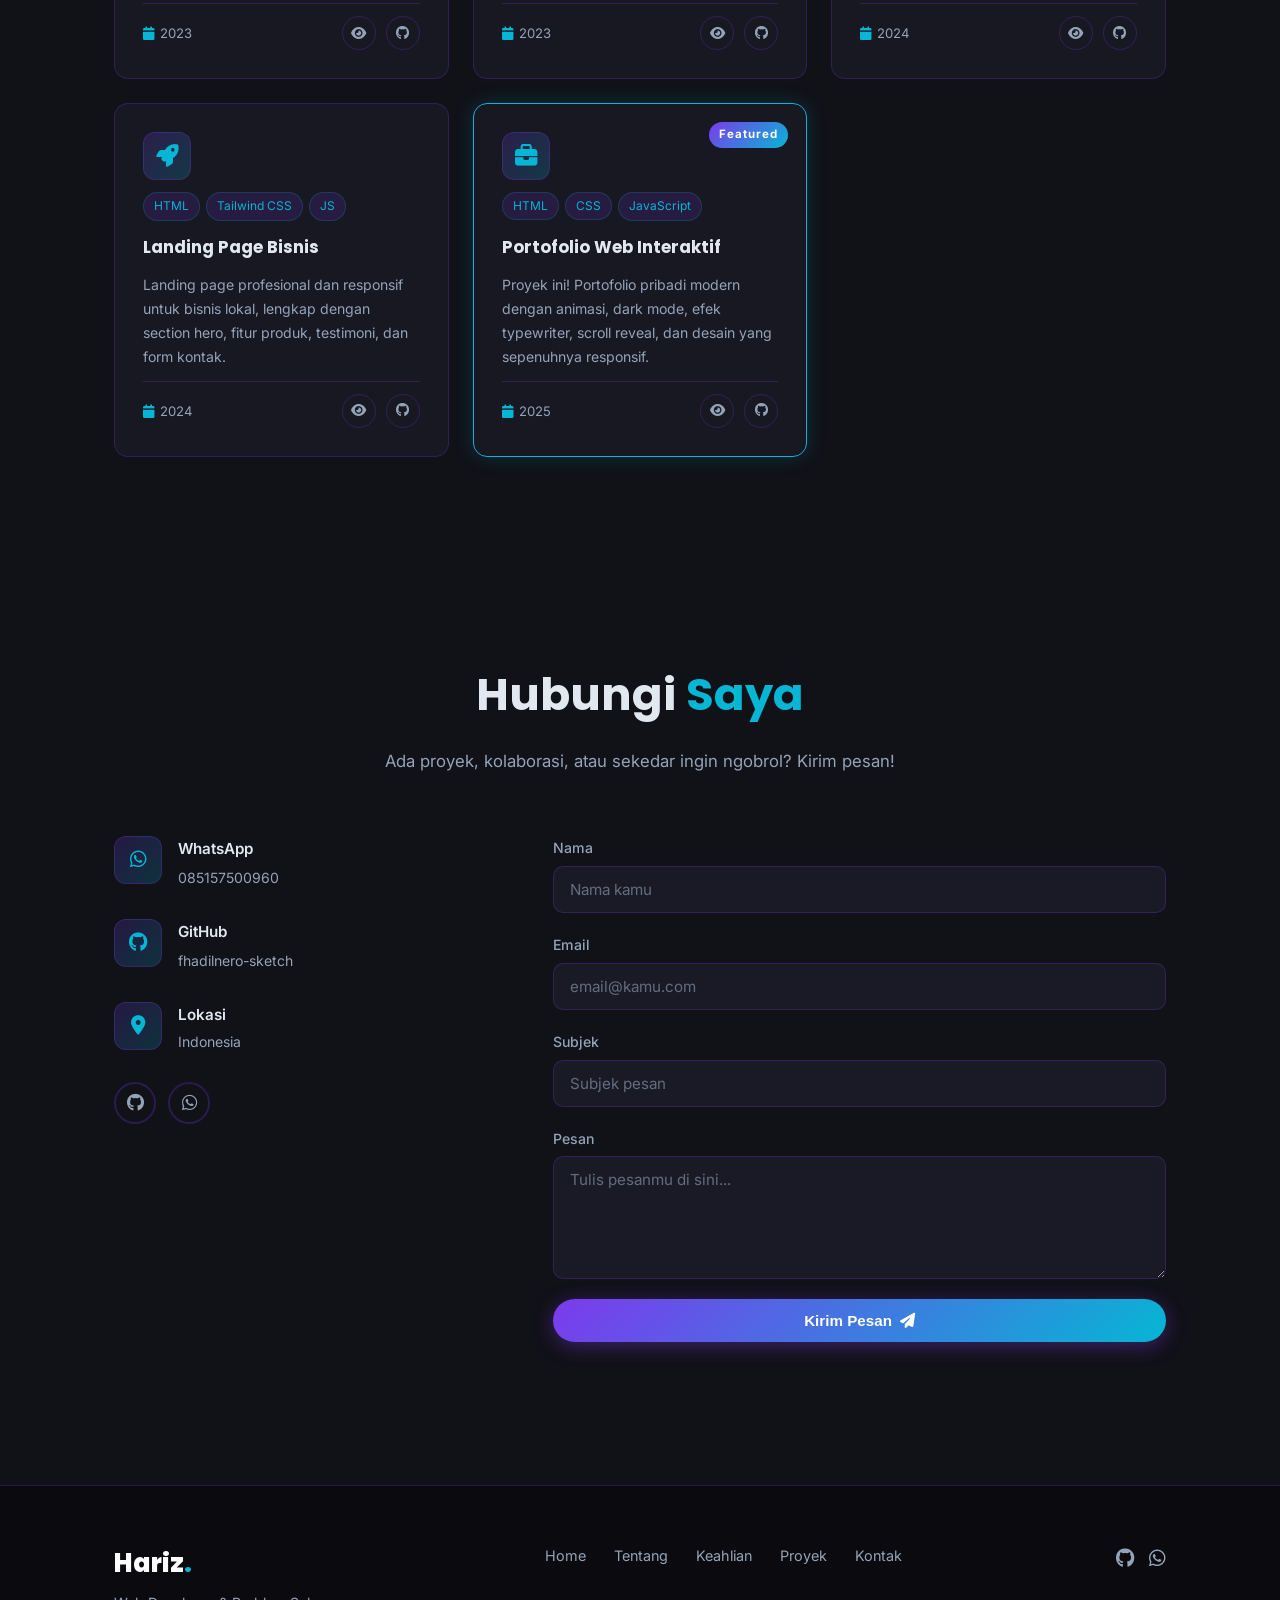
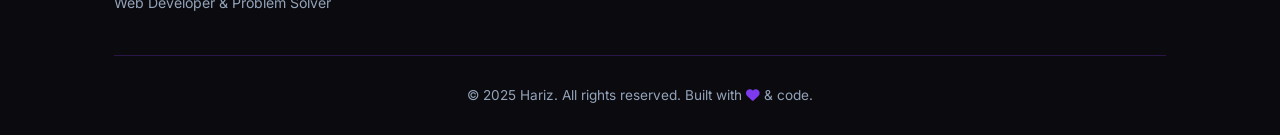
==== commit 104a7daf: "Hapus semua icon email di about dan footer" ====
--- a/index.html
+++ b/index.html
@@ -97,7 +97,6 @@
             <div class="info-item"><span class="info-label"><i class="fa-solid fa-map-marker-alt"></i> Domisili</span><span>Indonesia</span></div>
             <div class="info-item"><span class="info-label"><i class="fa-solid fa-briefcase"></i> Bidang</span><span>Web Development</span></div>
             <div class="info-item"><span class="info-label"><i class="fa-solid fa-graduation-cap"></i> Status</span><span>Pelajar & Developer</span></div>
-            <div class="info-item"><span class="info-label"><i class="fa-solid fa-envelope"></i> Email</span><span>hariz.f072@gmail.com</span></div>
             <div class="info-item"><span class="info-label"><i class="fa-brands fa-whatsapp"></i> WhatsApp</span><span>085157500960</span></div>
             <div class="info-item"><span class="info-label"><i class="fa-brands fa-github"></i> GitHub</span><span>fhadilnero-sketch</span></div>
           </div>
@@ -382,7 +381,6 @@
         <div class="footer-socials">
           <a href="https://github.com/fhadilnero-sketch" target="_blank" aria-label="GitHub"><i class="fa-brands fa-github"></i></a>
           <a href="https://wa.me/6285157500960" target="_blank" aria-label="WhatsApp"><i class="fa-brands fa-whatsapp"></i></a>
-          <a href="mailto:hariz.f072@gmail.com" aria-label="Email"><i class="fa-solid fa-envelope"></i></a>
         </div>
       </div>
       <div class="footer-bottom">
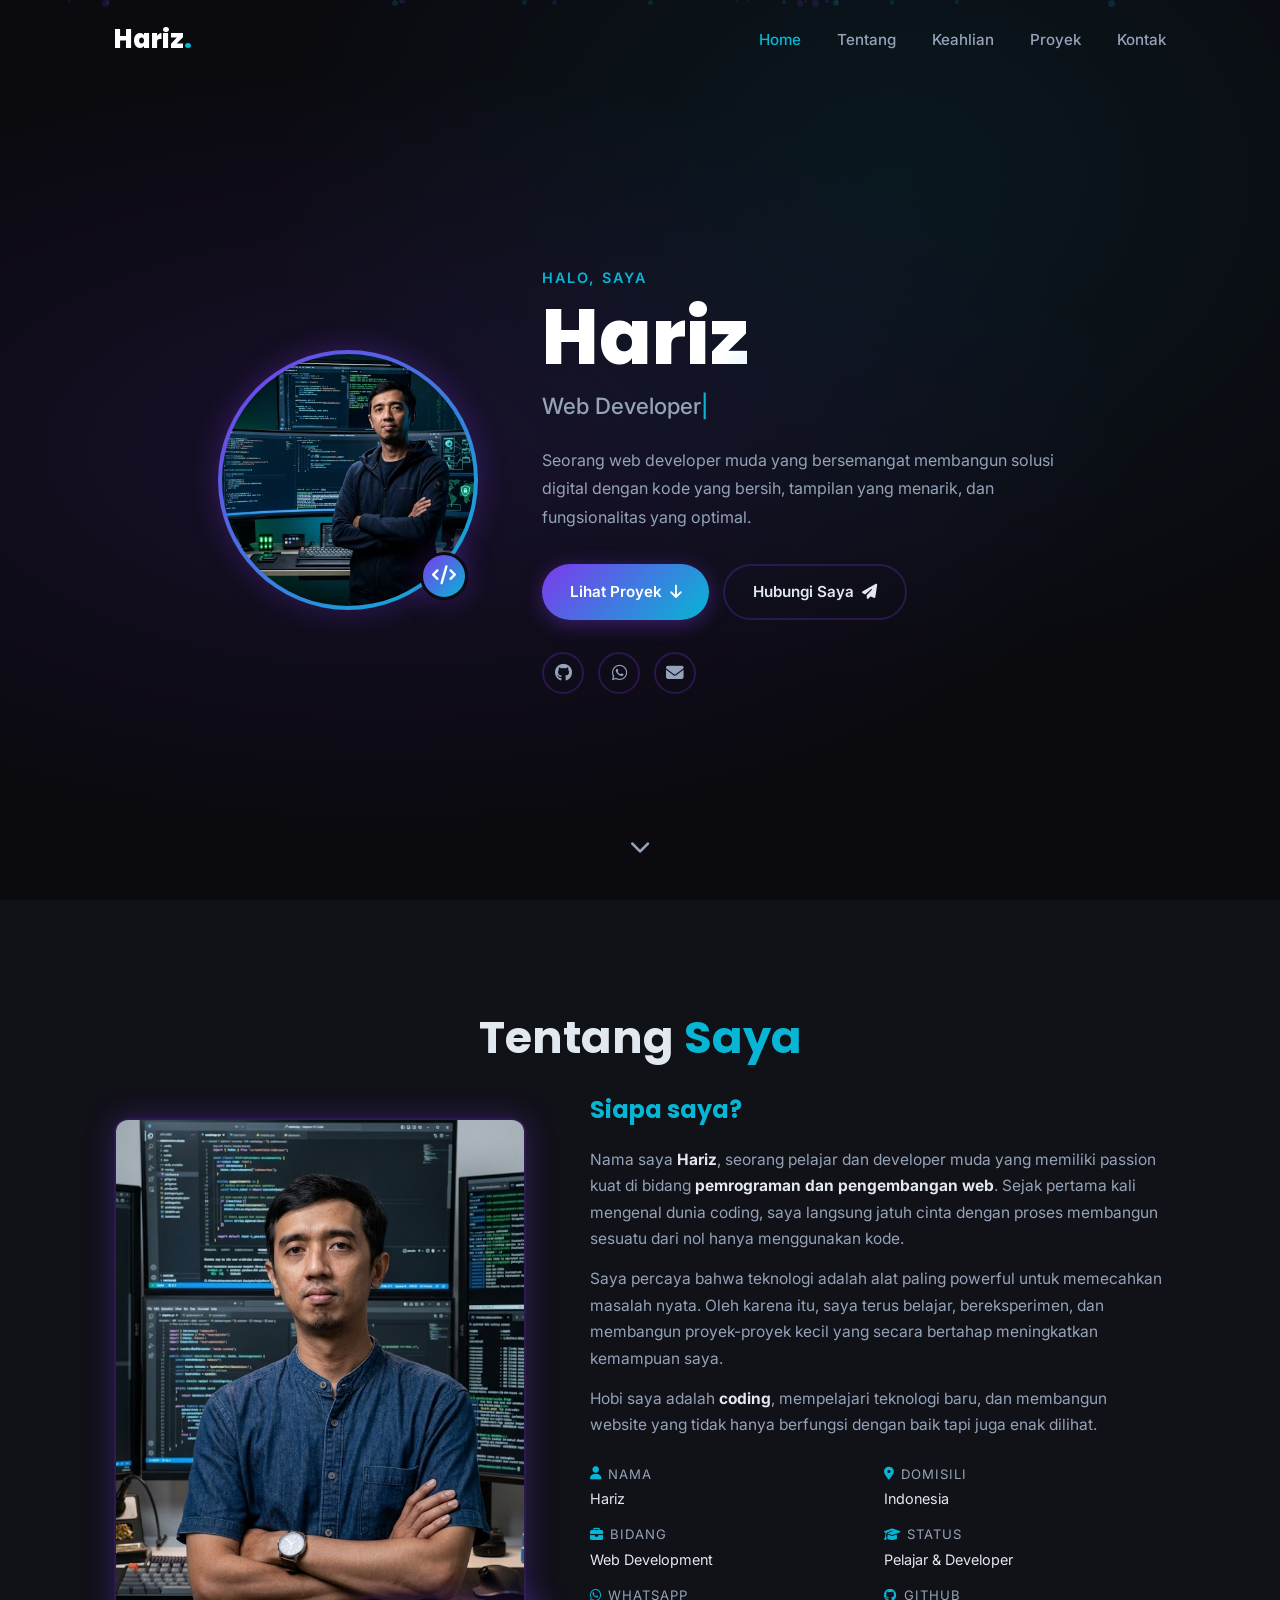
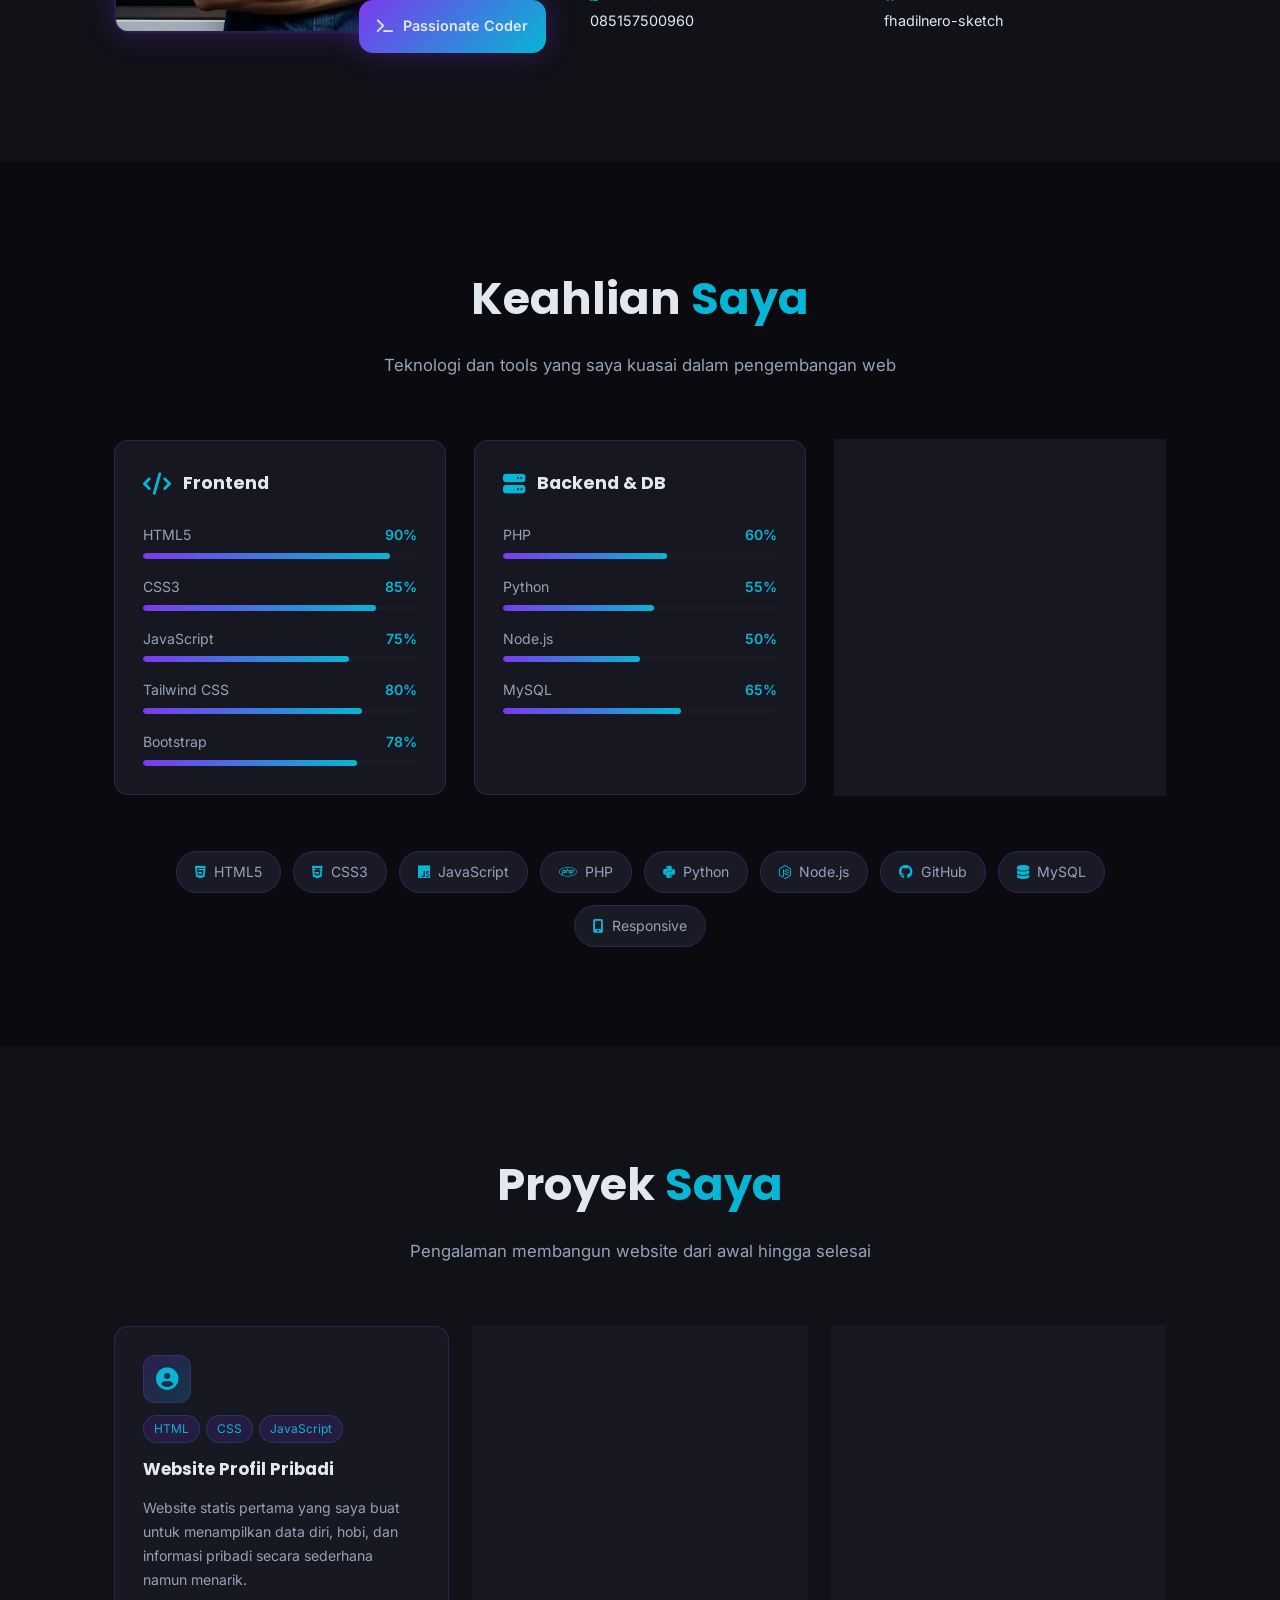
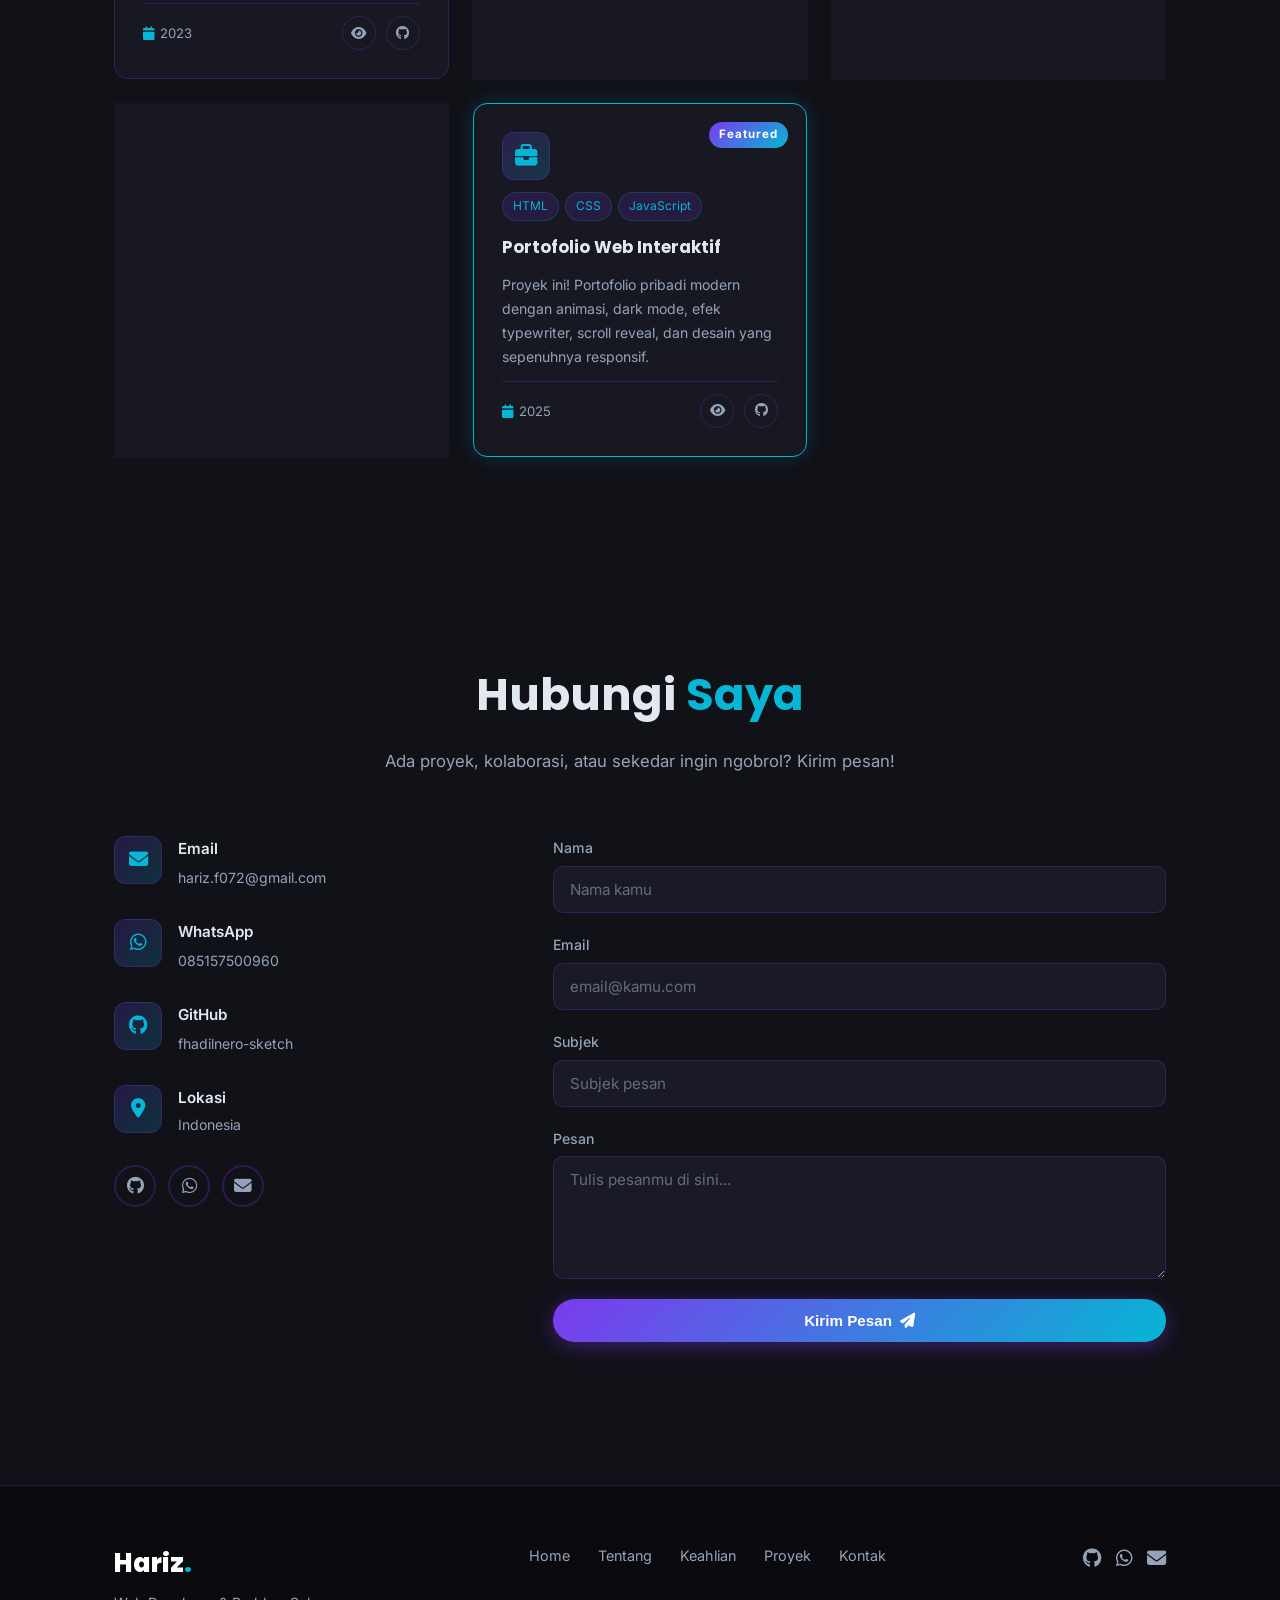
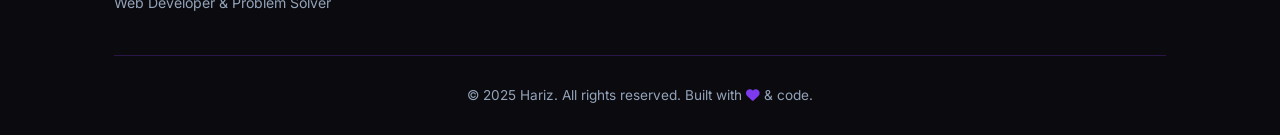
==== commit 8bead760: "Tambah button email di hero, contact, dan footer" ====
--- a/index.html
+++ b/index.html
@@ -56,6 +56,7 @@
         <div class="hero-socials">
           <a href="https://github.com/fhadilnero-sketch" target="_blank" class="social-icon" aria-label="GitHub"><i class="fa-brands fa-github"></i></a>
           <a href="https://wa.me/6285157500960" target="_blank" class="social-icon" aria-label="WhatsApp"><i class="fa-brands fa-whatsapp"></i></a>
+          <a href="mailto:hariz.f072@gmail.com" class="social-icon" aria-label="Email"><i class="fa-solid fa-envelope"></i></a>
         </div>
       </div>
     </div>
@@ -311,6 +312,13 @@
       <div class="contact-grid">
         <div class="contact-info" data-aos="fade-right">
           <div class="contact-item">
+            <div class="contact-icon"><i class="fa-solid fa-envelope"></i></div>
+            <div>
+              <h4>Email</h4>
+              <a href="mailto:hariz.f072@gmail.com" style="color:var(--text2);font-size:0.88rem;">hariz.f072@gmail.com</a>
+            </div>
+          </div>
+          <div class="contact-item">
             <div class="contact-icon"><i class="fa-brands fa-whatsapp"></i></div>
             <div>
               <h4>WhatsApp</h4>
@@ -334,6 +342,7 @@
           <div class="contact-socials">
             <a href="https://github.com/fhadilnero-sketch" target="_blank" class="social-icon" aria-label="GitHub"><i class="fa-brands fa-github"></i></a>
             <a href="https://wa.me/6285157500960" target="_blank" class="social-icon" aria-label="WhatsApp"><i class="fa-brands fa-whatsapp"></i></a>
+            <a href="mailto:hariz.f072@gmail.com" class="social-icon" aria-label="Email"><i class="fa-solid fa-envelope"></i></a>
           </div>
         </div>
 
@@ -381,6 +390,7 @@
         <div class="footer-socials">
           <a href="https://github.com/fhadilnero-sketch" target="_blank" aria-label="GitHub"><i class="fa-brands fa-github"></i></a>
           <a href="https://wa.me/6285157500960" target="_blank" aria-label="WhatsApp"><i class="fa-brands fa-whatsapp"></i></a>
+          <a href="mailto:hariz.f072@gmail.com" aria-label="Email"><i class="fa-solid fa-envelope"></i></a>
         </div>
       </div>
       <div class="footer-bottom">
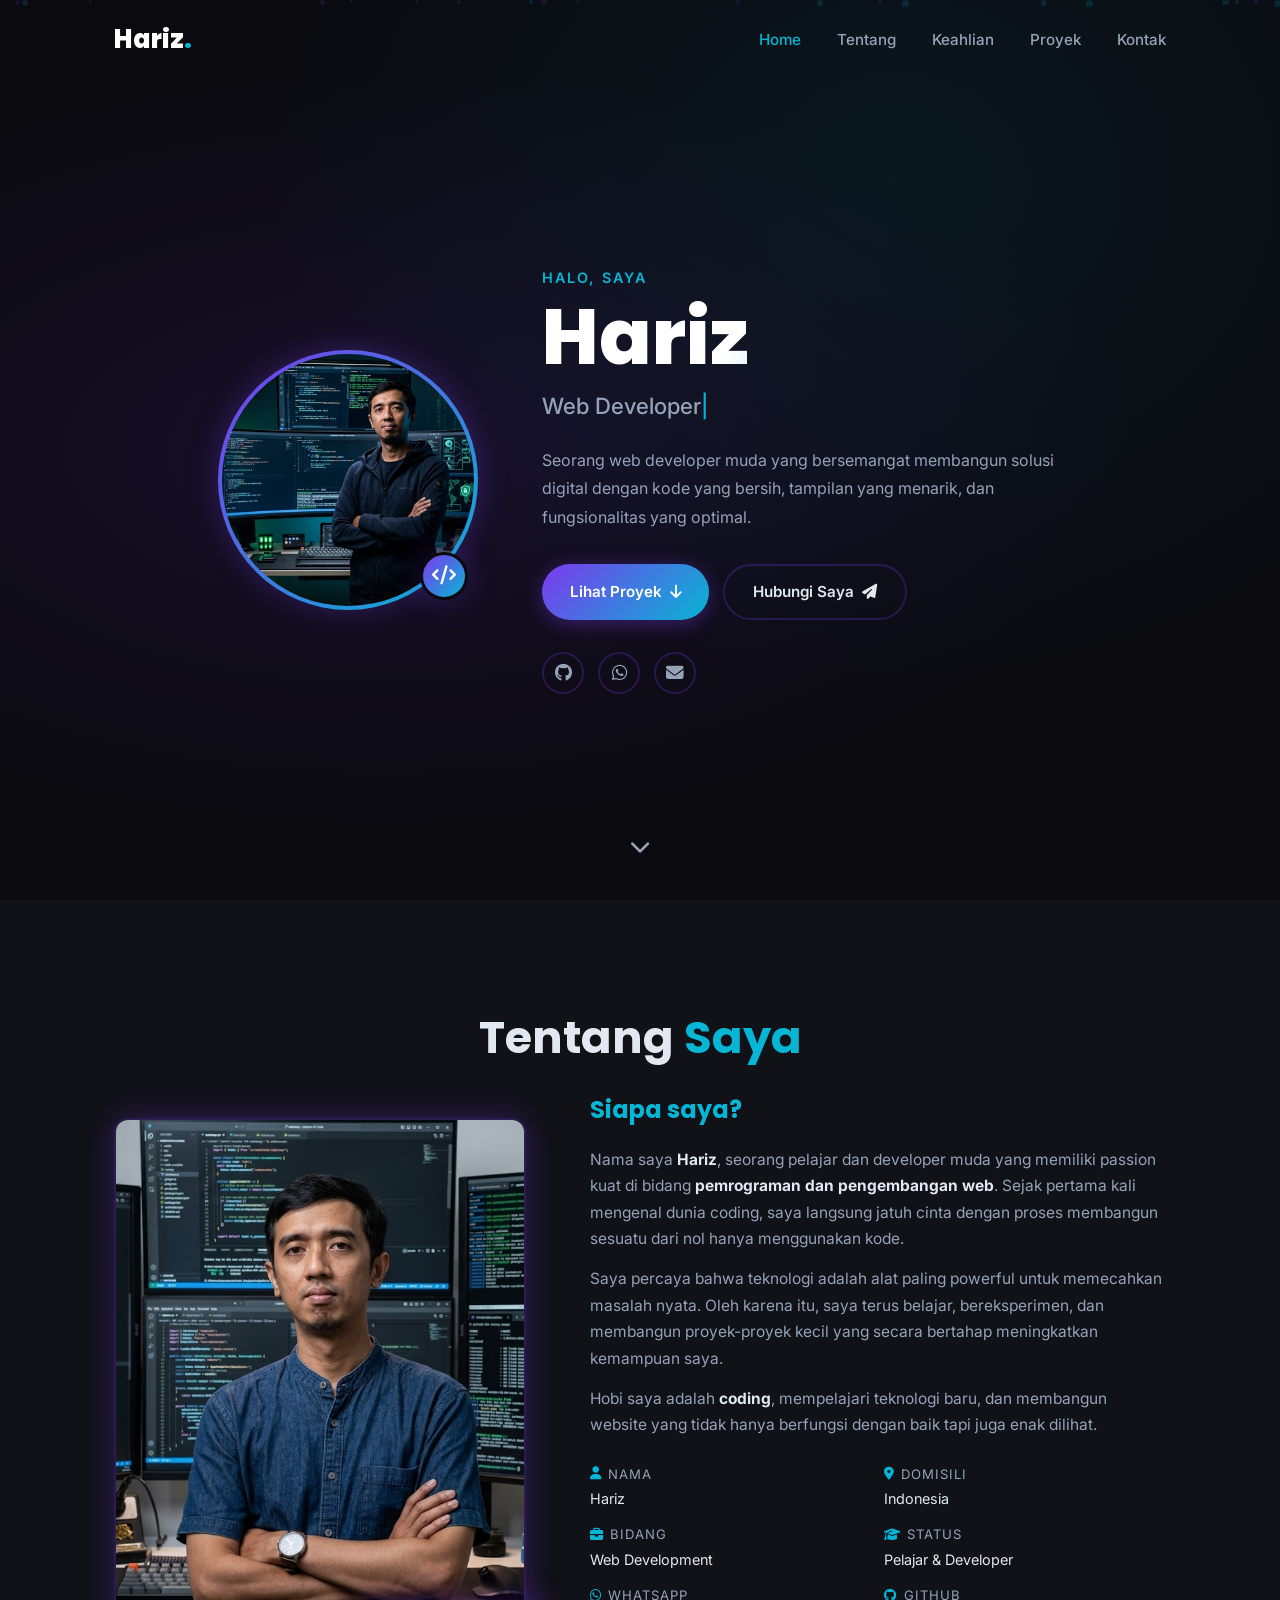
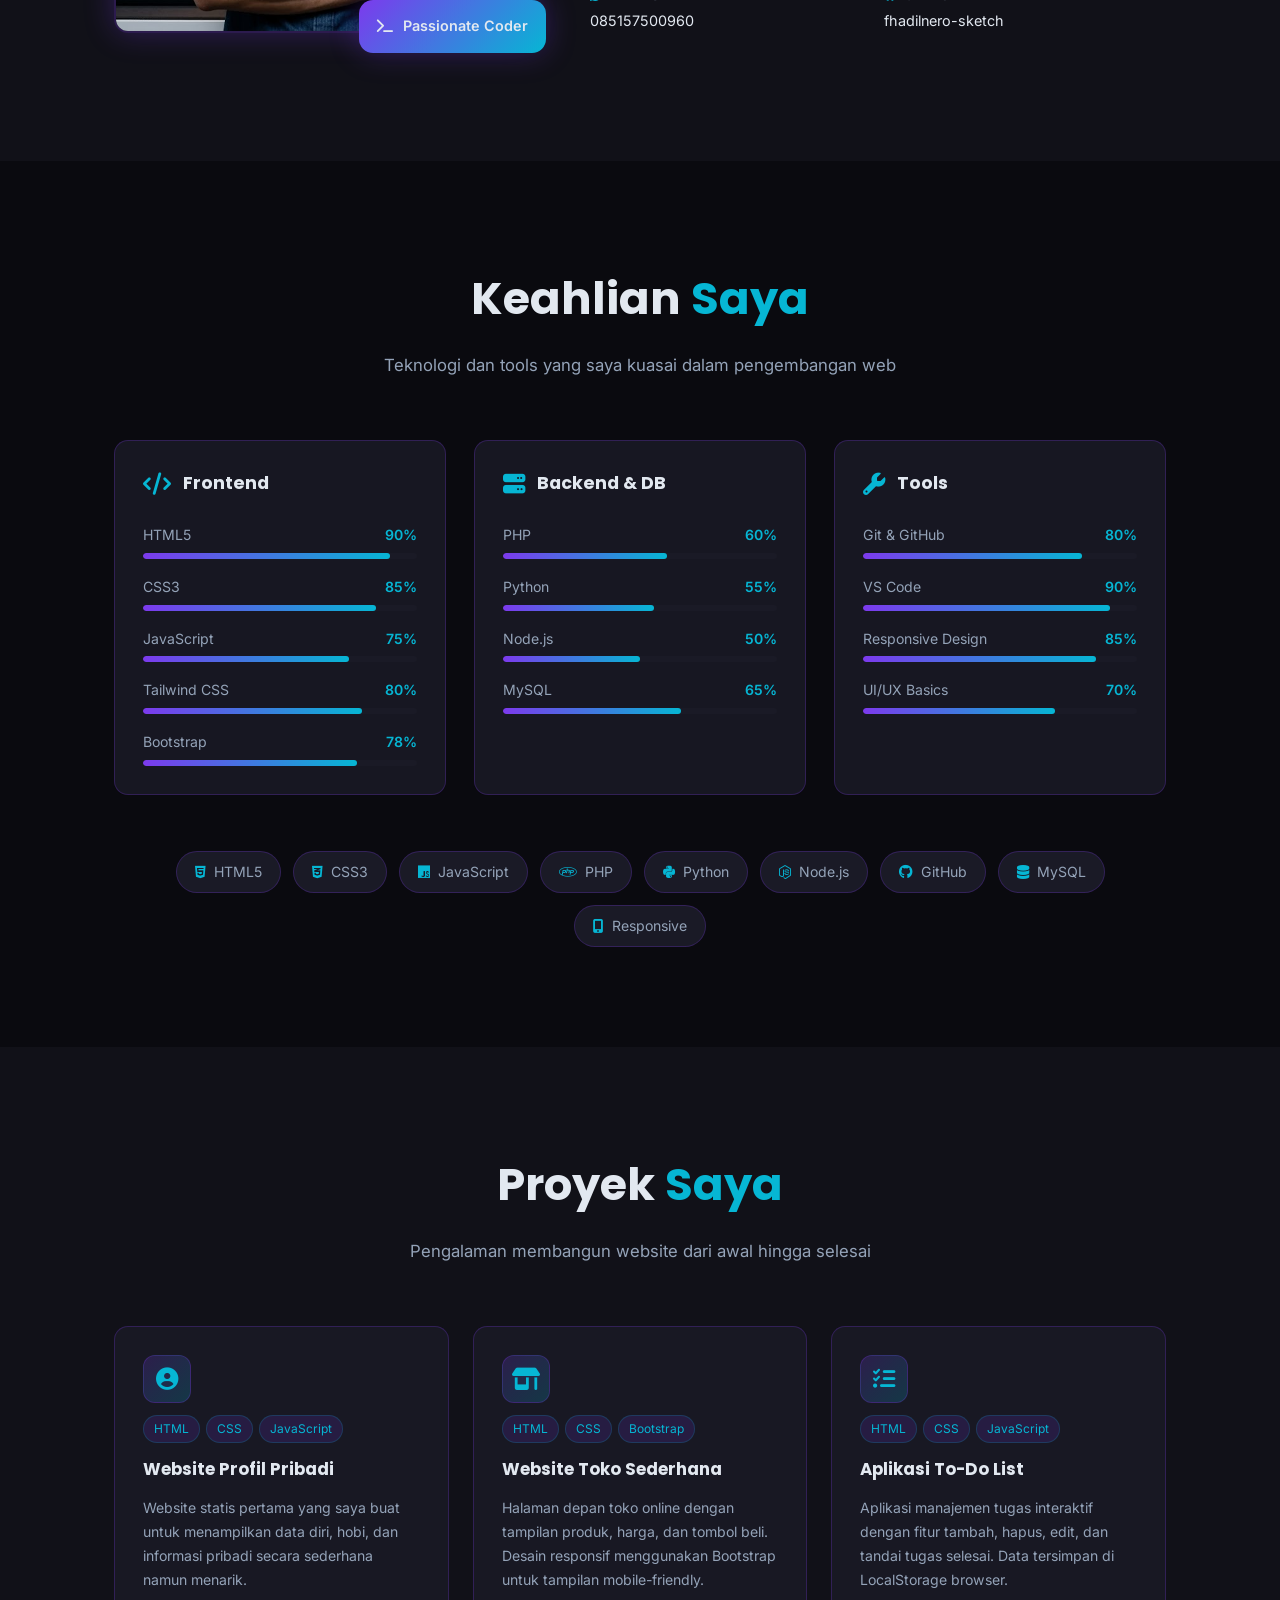
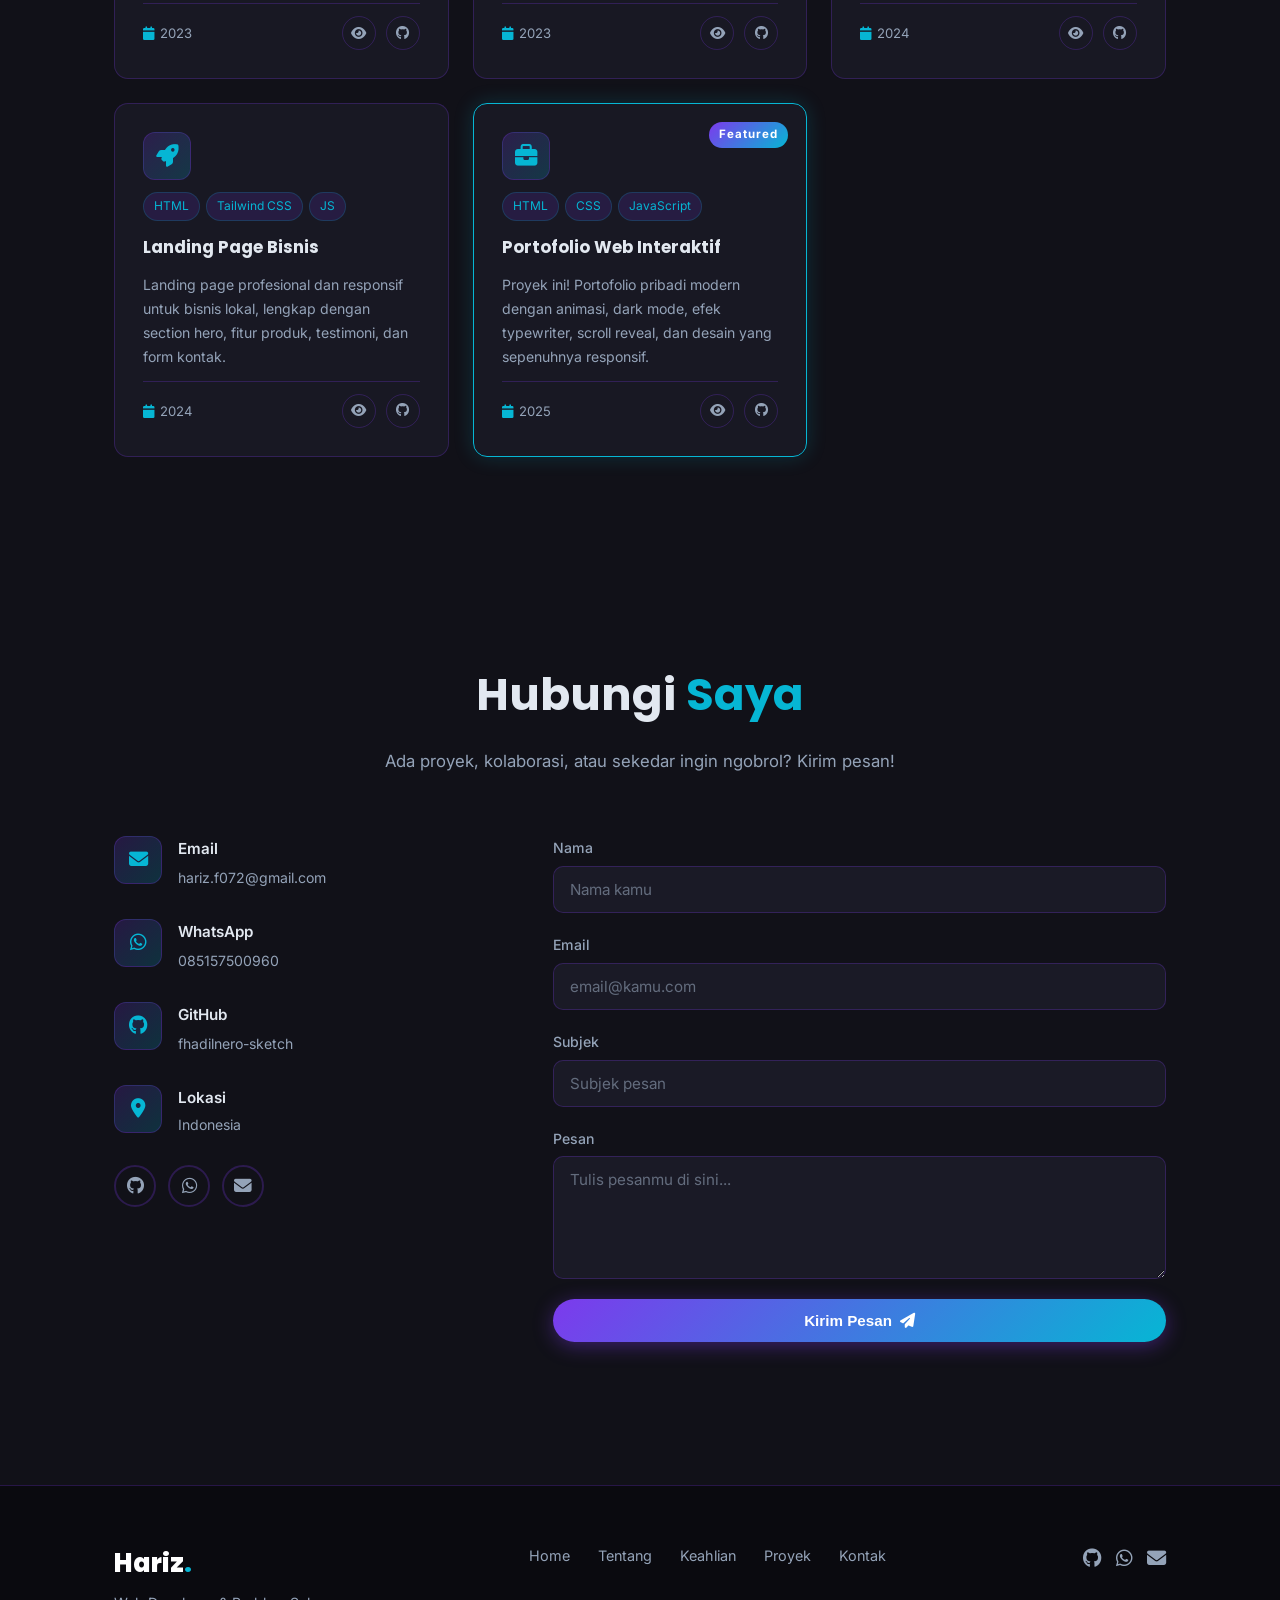
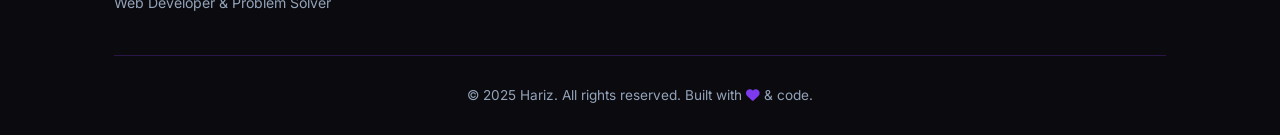
==== commit 8eb22b6a: "Ubah link email ke Gmail compose" ====
--- a/index.html
+++ b/index.html
@@ -56,7 +56,7 @@
         <div class="hero-socials">
           <a href="https://github.com/fhadilnero-sketch" target="_blank" class="social-icon" aria-label="GitHub"><i class="fa-brands fa-github"></i></a>
           <a href="https://wa.me/6285157500960" target="_blank" class="social-icon" aria-label="WhatsApp"><i class="fa-brands fa-whatsapp"></i></a>
-          <a href="mailto:hariz.f072@gmail.com" class="social-icon" aria-label="Email"><i class="fa-solid fa-envelope"></i></a>
+          <a href="https://mail.google.com/mail/?view=cm&to=hariz.f072@gmail.com" target="_blank" class="social-icon" aria-label="Email"><i class="fa-solid fa-envelope"></i></a>
         </div>
       </div>
     </div>
@@ -315,7 +315,7 @@
             <div class="contact-icon"><i class="fa-solid fa-envelope"></i></div>
             <div>
               <h4>Email</h4>
-              <a href="mailto:hariz.f072@gmail.com" style="color:var(--text2);font-size:0.88rem;">hariz.f072@gmail.com</a>
+              <a href="https://mail.google.com/mail/?view=cm&to=hariz.f072@gmail.com" target="_blank" style="color:var(--text2);font-size:0.88rem;">hariz.f072@gmail.com</a>
             </div>
           </div>
           <div class="contact-item">
@@ -342,7 +342,7 @@
           <div class="contact-socials">
             <a href="https://github.com/fhadilnero-sketch" target="_blank" class="social-icon" aria-label="GitHub"><i class="fa-brands fa-github"></i></a>
             <a href="https://wa.me/6285157500960" target="_blank" class="social-icon" aria-label="WhatsApp"><i class="fa-brands fa-whatsapp"></i></a>
-            <a href="mailto:hariz.f072@gmail.com" class="social-icon" aria-label="Email"><i class="fa-solid fa-envelope"></i></a>
+            <a href="https://mail.google.com/mail/?view=cm&to=hariz.f072@gmail.com" target="_blank" class="social-icon" aria-label="Email"><i class="fa-solid fa-envelope"></i></a>
           </div>
         </div>
 
@@ -390,7 +390,7 @@
         <div class="footer-socials">
           <a href="https://github.com/fhadilnero-sketch" target="_blank" aria-label="GitHub"><i class="fa-brands fa-github"></i></a>
           <a href="https://wa.me/6285157500960" target="_blank" aria-label="WhatsApp"><i class="fa-brands fa-whatsapp"></i></a>
-          <a href="mailto:hariz.f072@gmail.com" aria-label="Email"><i class="fa-solid fa-envelope"></i></a>
+          <a href="https://mail.google.com/mail/?view=cm&to=hariz.f072@gmail.com" target="_blank" aria-label="Email"><i class="fa-solid fa-envelope"></i></a>
         </div>
       </div>
       <div class="footer-bottom">
